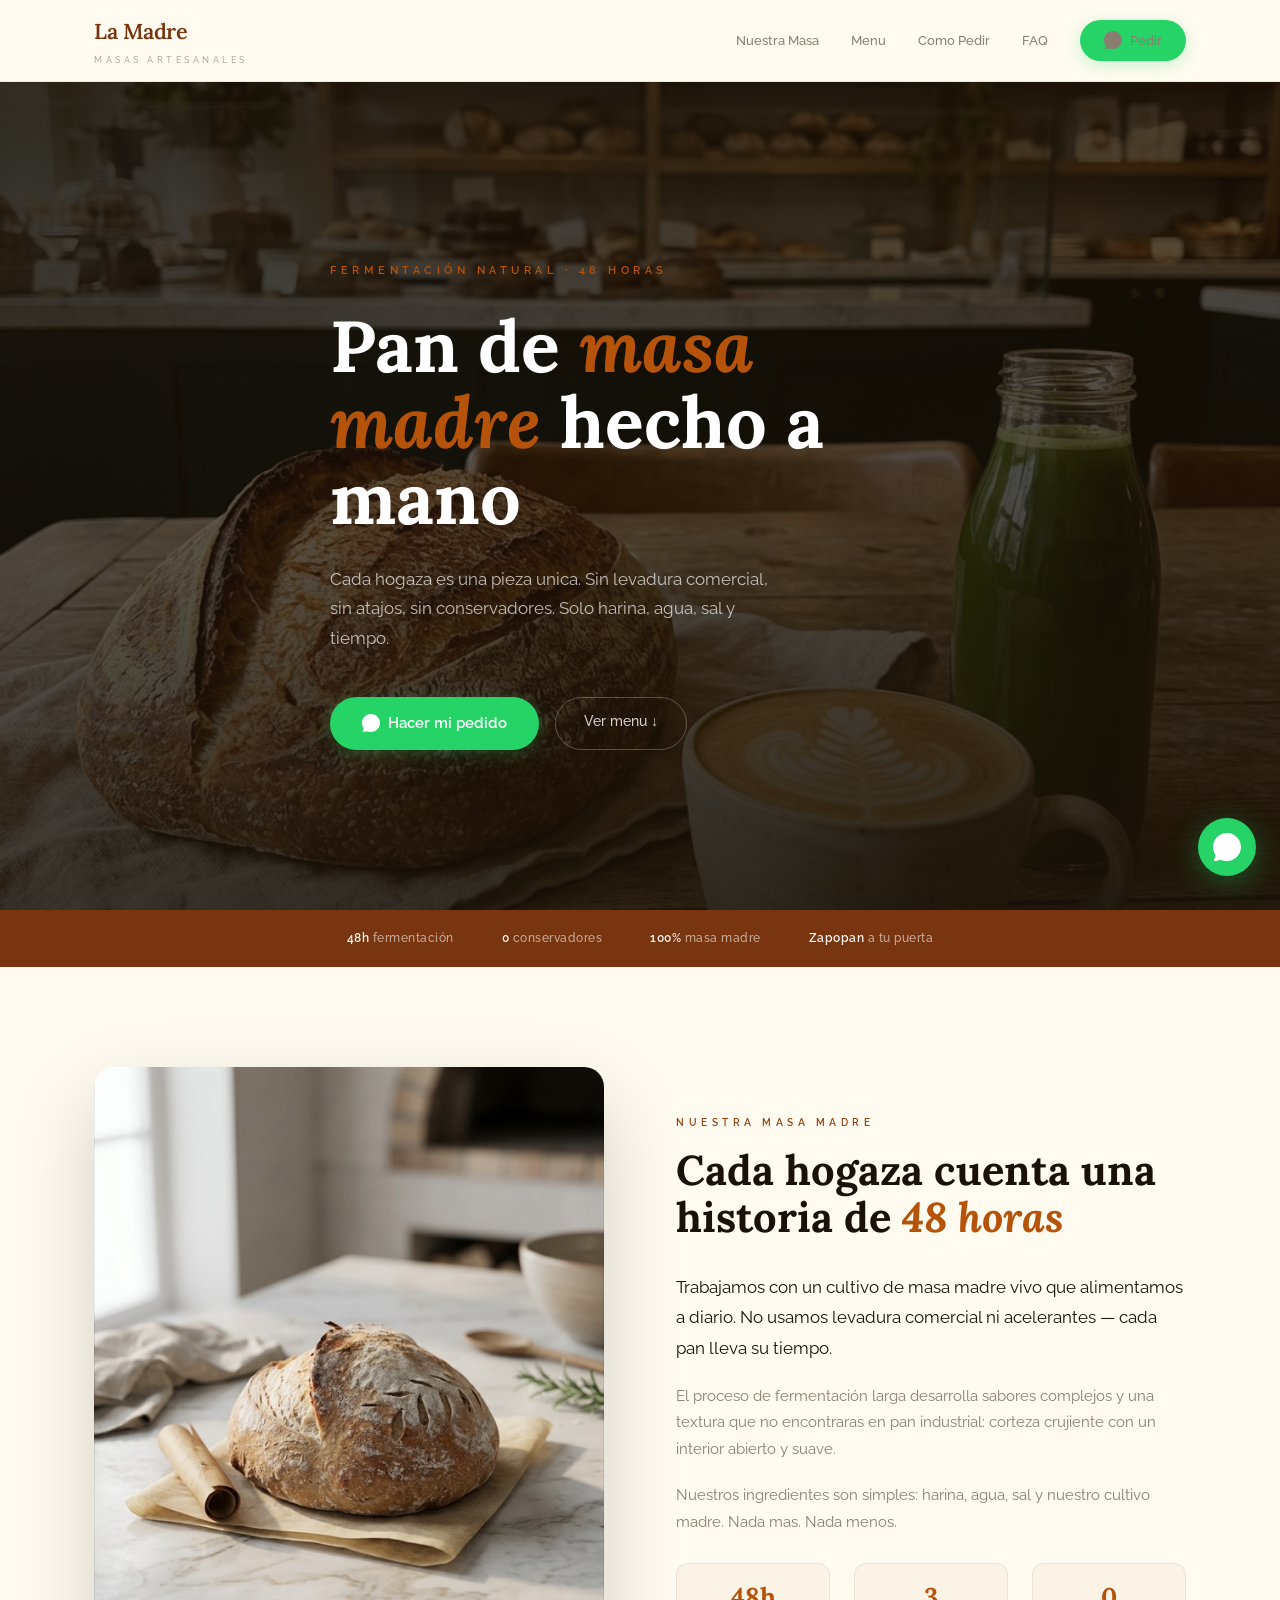
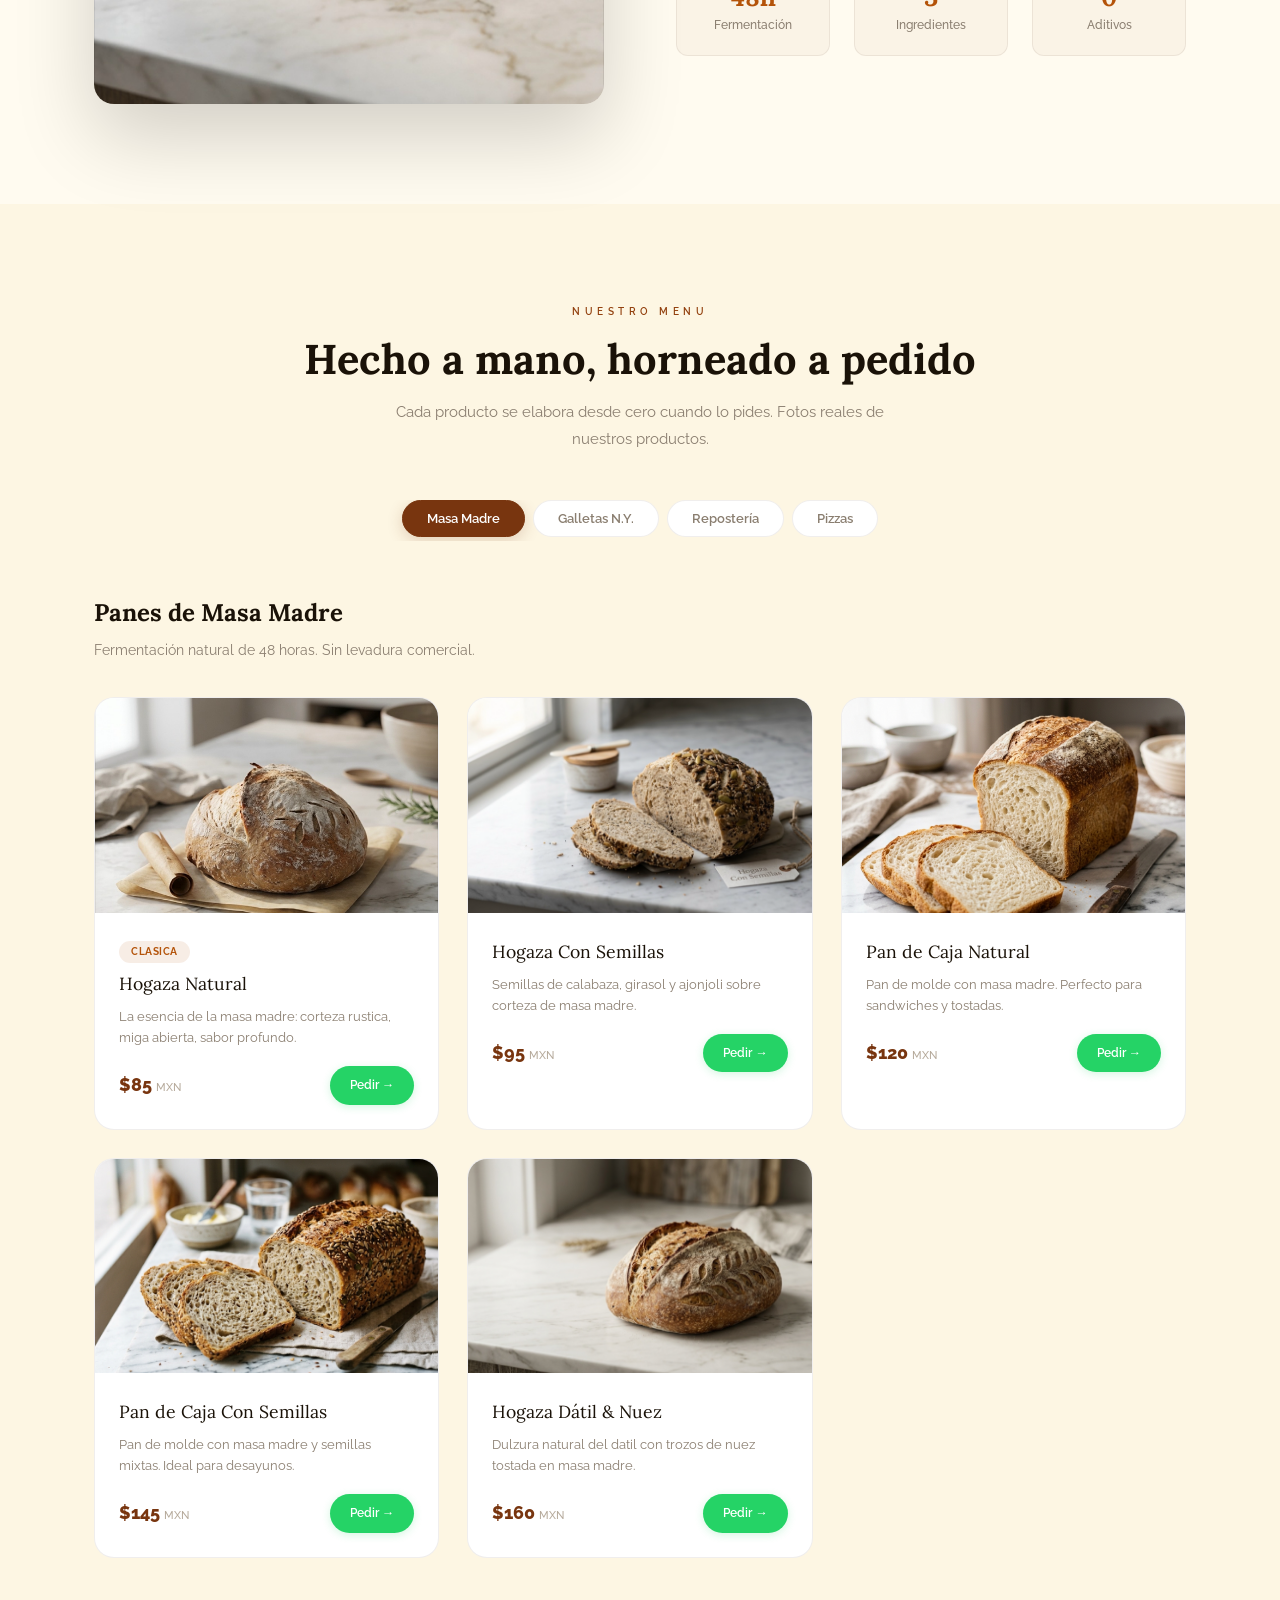
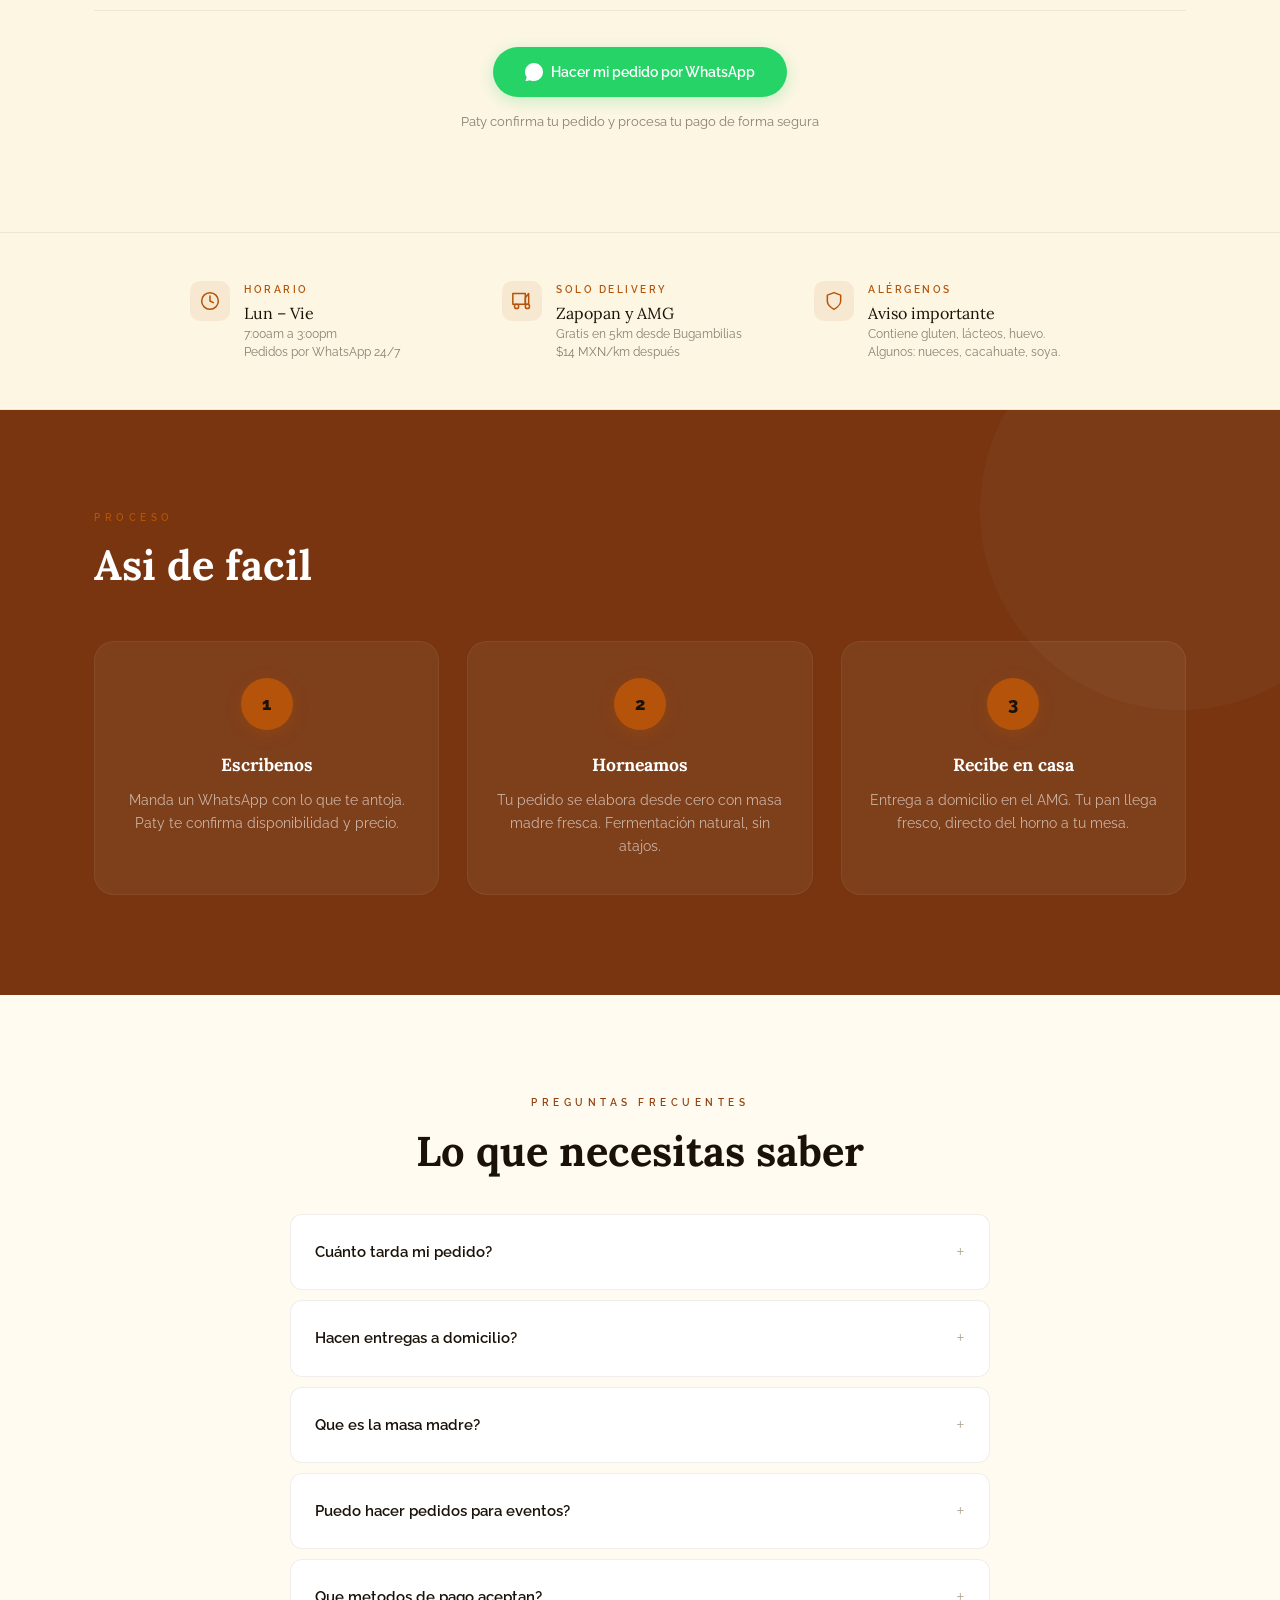
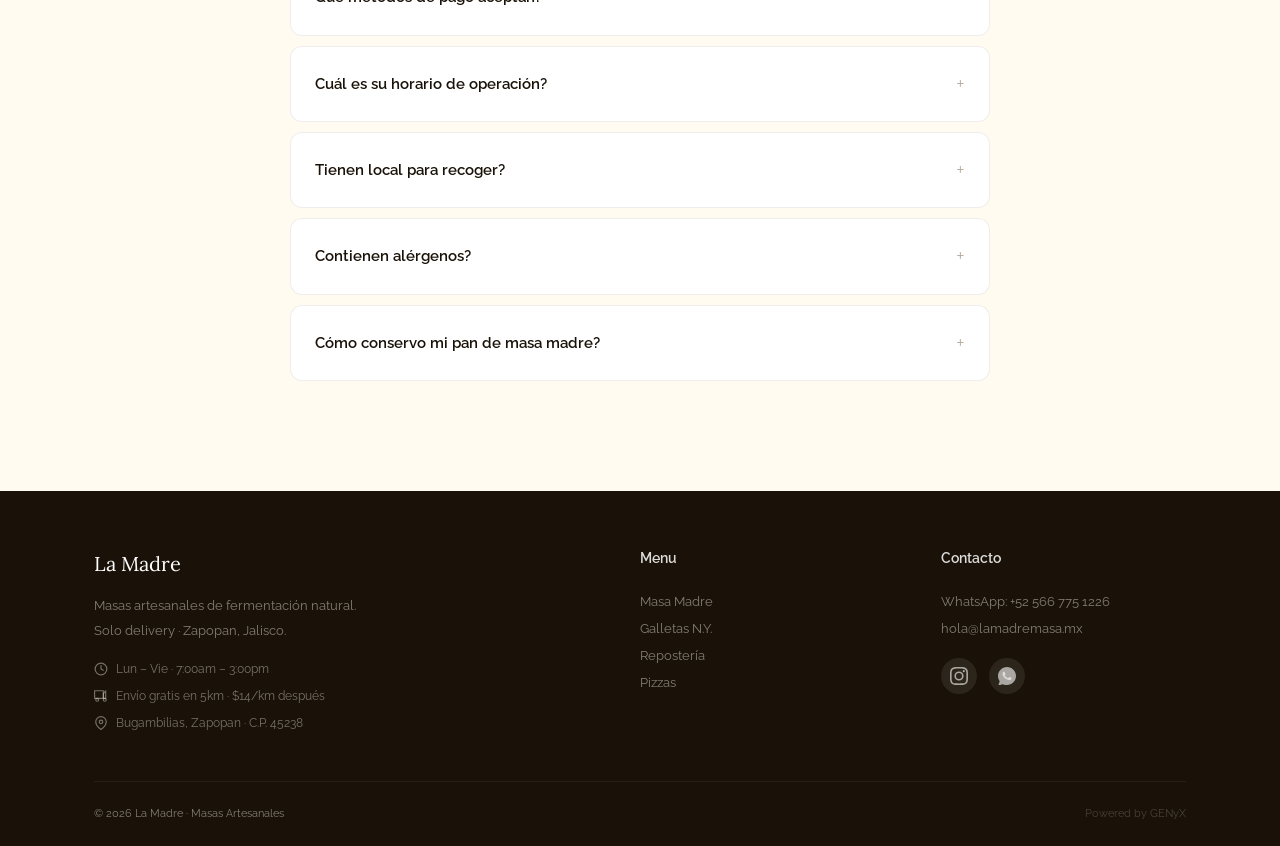
==== index.html @ e7ed2a75 "🎨 Tier 4: info strip premium — horario + delivery + alérgenos Rediseño completo de la zona entre men" ====
<!DOCTYPE html>
<html lang="es" style="scroll-behavior:smooth">
<head>
  <meta charset="UTF-8">
  <!-- Anti-AI Crawler Protection -->
  <meta name="robots" content="noai, noimageai">
  <meta name="GPTBot" content="noindex, nofollow, noarchive, nosnippet">
  <meta name="ChatGPT-User" content="noindex, nofollow">
  <meta name="anthropic-ai" content="noindex, nofollow">
  <meta name="ClaudeBot" content="noindex, nofollow">
  <meta name="Google-Extended" content="noindex, nofollow">
  <meta name="CCBot" content="noindex, nofollow">
  <meta name="PerplexityBot" content="noindex, nofollow">
  <meta name="Bytespider" content="noindex, nofollow">
  <meta name="FacebookBot" content="noindex, nofollow">
  <meta name="viewport" content="width=device-width, initial-scale=1.0">
  <title>La Madre · Masas Artesanales | Panadería Paty · Zapopan</title>
  <meta name="description" content="Pan de masa madre artesanal, fermentación natural 48 horas. Pedidos por WhatsApp con entrega a domicilio en Zapopan y Área Metropolitana de Guadalajara.">
  <meta name="theme-color" content="#78350F">
  <!-- Schema.org Structured Data (Bakery + LocalBusiness) -->
  <script type="application/ld+json">
  {
    "@context": "https://schema.org",
    "@type": "Bakery",
    "name": "La Madre — Masas Artesanales (Panadería Paty)",
    "url": "https://lamadremasa.mx",
    "telephone": "+525667751226",
    "email": "hola@lamadremasa.mx",
    "address": {
      "@type": "PostalAddress",
      "streetAddress": "De Las Magnolias 111, Bugambilias",
      "addressLocality": "Zapopan",
      "addressRegion": "Jalisco",
      "postalCode": "45238",
      "addressCountry": "MX"
    },
    "geo": {
      "@type": "GeoCoordinates",
      "latitude": 20.6597,
      "longitude": -103.4028
    },
    "openingHoursSpecification": [
      {
        "@type": "OpeningHoursSpecification",
        "dayOfWeek": ["Monday","Tuesday","Wednesday","Thursday","Friday"],
        "opens": "07:00",
        "closes": "15:00"
      }
    ],
    "priceRange": "$45-$300 MXN",
    "servesCuisine": "Panadería artesanal, masa madre",
    "description": "Pan de masa madre artesanal con fermentación natural de 48 horas. Solo delivery en Zapopan y AMG.",
    "image": "https://lamadremasa.mx/images/hero.png",
    "sameAs": ["https://instagram.com/lamadremasasartesanales"],
    "hasOfferCatalog": {
      "@type": "OfferCatalog",
      "name": "Menú La Madre",
      "itemListElement": [
        {"@type": "Offer", "itemOffered": {"@type": "Product", "name": "Hogaza Natural"}, "price": "85", "priceCurrency": "MXN"},
        {"@type": "Offer", "itemOffered": {"@type": "Product", "name": "Hogaza Con Semillas"}, "price": "95", "priceCurrency": "MXN"},
        {"@type": "Offer", "itemOffered": {"@type": "Product", "name": "Pan de Caja Natural"}, "price": "120", "priceCurrency": "MXN"},
        {"@type": "Offer", "itemOffered": {"@type": "Product", "name": "Pan de Caja Con Semillas"}, "price": "145", "priceCurrency": "MXN"},
        {"@type": "Offer", "itemOffered": {"@type": "Product", "name": "Hogaza Dátil & Nuez"}, "price": "160", "priceCurrency": "MXN"},
        {"@type": "Offer", "itemOffered": {"@type": "Product", "name": "Galleta N.Y. Clásica"}, "price": "45", "priceCurrency": "MXN"},
        {"@type": "Offer", "itemOffered": {"@type": "Product", "name": "Galleta N.Y. Oreo"}, "price": "50", "priceCurrency": "MXN"},
        {"@type": "Offer", "itemOffered": {"@type": "Product", "name": "Galleta N.Y. Nuez & Chocolate"}, "price": "55", "priceCurrency": "MXN"},
        {"@type": "Offer", "itemOffered": {"@type": "Product", "name": "Galleta N.Y. Masa Madre"}, "price": "65", "priceCurrency": "MXN"},
        {"@type": "Offer", "itemOffered": {"@type": "Product", "name": "Trenza de Nutella 20cm"}, "price": "100", "priceCurrency": "MXN"},
        {"@type": "Offer", "itemOffered": {"@type": "Product", "name": "Crookie"}, "price": "65", "priceCurrency": "MXN"},
        {"@type": "Offer", "itemOffered": {"@type": "Product", "name": "Pay de Manzana"}, "price": "300", "priceCurrency": "MXN"},
        {"@type": "Offer", "itemOffered": {"@type": "Product", "name": "Pizza Base Jitomate"}, "price": "100", "priceCurrency": "MXN"},
        {"@type": "Offer", "itemOffered": {"@type": "Product", "name": "Pizza Base Queso"}, "price": "100", "priceCurrency": "MXN"},
        {"@type": "Offer", "itemOffered": {"@type": "Product", "name": "Pizza Base Pepperoni"}, "price": "150", "priceCurrency": "MXN"},
        {"@type": "Offer", "itemOffered": {"@type": "Product", "name": "Pizza Base Piña con Jamón y Queso"}, "price": "150", "priceCurrency": "MXN"},
        {"@type": "Offer", "itemOffered": {"@type": "Product", "name": "Pizza Atelier 3 Ingredientes"}, "price": "165", "priceCurrency": "MXN"}
      ]
    }
  }
  </script>
  <script type="application/ld+json">
  {
    "@context": "https://schema.org",
    "@type": "FAQPage",
    "mainEntity": [
      {"@type": "Question", "name": "¿Cuánto tarda mi pedido?", "acceptedAnswer": {"@type": "Answer", "text": "Como todo se hornea a pedido, el tiempo de entrega es de aproximadamente 2 días hábiles desde que confirmas tu pedido por WhatsApp."}},
      {"@type": "Question", "name": "¿Hacen entregas a domicilio?", "acceptedAnswer": {"@type": "Answer", "text": "Sí, solo delivery. Entrega gratuita en un radio de 5km desde Bugambilias, Zapopan. A partir del km 5.01 se cobran $14 MXN por kilómetro adicional."}},
      {"@type": "Question", "name": "¿Cuál es el horario de operación?", "acceptedAnswer": {"@type": "Answer", "text": "Horneamos y entregamos de lunes a viernes de 7:00am a 3:00pm. Pedidos por WhatsApp las 24 horas."}}
    ]
  }
  </script>
  <link rel="preconnect" href="https://fonts.googleapis.com">
  <link rel="preconnect" href="https://fonts.gstatic.com" crossorigin>
  <link href="https://fonts.googleapis.com/css2?family=Lora:ital,wght@0,400;0,500;0,600;0,700;1,400;1,700&family=Raleway:wght@300;400;500;600;700&display=swap" rel="stylesheet">
  <style>
    /* ═══════════════════════════════════════════════
       LA MADRE · MASAS ARTESANALES
       Design System — Bakery/Cafe Palette #63
       Tier 4: ICE, CIA, Cornell, Bellingham (978-0-240-81006-5)
       UI/UX Pro Max Skill Applied
       ═══════════════════════════════════════════════ */
    *,*::before,*::after{box-sizing:border-box;margin:0;padding:0}
    a{text-decoration:none;color:inherit}img{max-width:100%;display:block}
    button{cursor:pointer;border:none;background:none;font-family:inherit}
    ::selection{background:#3d2b1f;color:#faf6f0}
    :root{
      --c-cream:#FFFBF0;--c-warm:#FEF3C7;--c-warm-muted:#fdf6e3;
      --c-dark:#1a1208;--c-brown:#78350F;--c-crust:#92400E;--c-gold:#B45309;
      --c-muted:#8a7e70;--c-muted-light:#b5a99a;--c-line:rgba(61,43,31,0.08);
      --c-card:#fff;--c-wa:#25D366;--c-wa-dark:#128C7E;
      --font-d:'Lora',Georgia,serif;--font-b:'Raleway','Helvetica Neue',sans-serif;
      --ease:cubic-bezier(0.25,0.8,0.25,1);--ease-spring:cubic-bezier(0.34,1.56,0.64,1);
      --max-w:1140px;--r-card:20px;--r-btn:50px;
      --shadow-sm:0 2px 8px rgba(0,0,0,0.04);--shadow-md:0 8px 32px rgba(0,0,0,0.08);
      --shadow-lg:0 24px 64px rgba(0,0,0,0.12);--shadow-hero:0 32px 80px rgba(0,0,0,0.18);
    }
    body{font-family:var(--font-b);background:var(--c-cream);color:var(--c-dark);line-height:1.65;-webkit-font-smoothing:antialiased;overflow-x:hidden}
    .container{max-width:var(--max-w);margin:0 auto;padding:0 24px}
    @media(prefers-reduced-motion:reduce){*,*::before,*::after{animation-duration:0.01ms!important;transition-duration:0.01ms!important;scroll-behavior:auto!important}}
    :focus-visible{outline:2px solid var(--c-gold);outline-offset:3px;border-radius:4px}
    .sr-only{position:absolute;width:1px;height:1px;padding:0;margin:-1px;overflow:hidden;clip:rect(0,0,0,0);white-space:nowrap;border:0}

    .nav{position:sticky;top:0;z-index:100;background:rgba(255,251,240,0.92);backdrop-filter:blur(24px);-webkit-backdrop-filter:blur(24px);border-bottom:1px solid var(--c-line);padding:14px 0}
    .nav-inner{display:flex;align-items:center;justify-content:space-between}
    .nav-brand{font-family:var(--font-d);font-size:1.35rem;color:var(--c-brown);letter-spacing:-0.5px;font-weight:600}
    .nav-brand small{display:block;font-family:var(--font-b);font-size:0.58rem;letter-spacing:3.5px;text-transform:uppercase;color:var(--c-muted-light);font-weight:500;margin-top:2px}
    .nav-links{display:flex;gap:32px;align-items:center}
    .nav-links a{font-size:0.82rem;font-weight:500;color:var(--c-muted);transition:color 0.2s var(--ease);position:relative}
    .nav-links a:hover{color:var(--c-brown)}
    .nav-links a::after{content:'';position:absolute;bottom:-4px;left:0;width:0;height:2px;background:var(--c-gold);transition:width 0.25s var(--ease)}
    .nav-links a:hover::after{width:100%}
    .btn-wa{display:inline-flex;align-items:center;gap:8px;background:var(--c-wa);color:#fff;padding:10px 24px;border-radius:var(--r-btn);font-weight:600;font-size:0.82rem;box-shadow:0 4px 16px rgba(37,211,102,0.25);transition:all 0.25s var(--ease)}
    .btn-wa:hover{background:var(--c-wa-dark);transform:translateY(-2px);box-shadow:0 6px 24px rgba(37,211,102,0.35);color:#fff}
    .btn-wa svg{width:18px;height:18px;flex-shrink:0}

    .hero{min-height:92vh;display:flex;align-items:center;position:relative;overflow:hidden;background:var(--c-dark)}
    .hero-bg{position:absolute;inset:0;background:url('images/hero.png') center/cover no-repeat;opacity:0.45}
    .hero-overlay{position:absolute;inset:0;background:linear-gradient(170deg,rgba(26,18,8,0.75) 0%,rgba(26,18,8,0.35) 45%,rgba(26,18,8,0.85) 100%)}
    .hero-content{position:relative;z-index:2;max-width:620px;padding:100px 0 80px}
    .hero-eyebrow{font-size:0.68rem;font-weight:600;letter-spacing:4.5px;text-transform:uppercase;color:var(--c-gold);margin-bottom:28px;opacity:0;animation:fadeUp 0.6s 0.2s var(--ease) forwards}
    .hero h1{font-family:var(--font-d);font-size:clamp(2.6rem,6vw,4.5rem);color:#fff;line-height:1.06;margin-bottom:28px;opacity:0;animation:fadeUp 0.6s 0.35s var(--ease) forwards}
    .hero h1 em{font-style:italic;color:var(--c-gold)}
    .hero-sub{font-size:1.05rem;color:rgba(255,255,255,0.7);max-width:440px;margin-bottom:44px;line-height:1.75;opacity:0;animation:fadeUp 0.6s 0.5s var(--ease) forwards}
    .hero-ctas{display:flex;gap:16px;flex-wrap:wrap;opacity:0;animation:fadeUp 0.6s 0.65s var(--ease) forwards}
    .btn-ghost{color:rgba(255,255,255,0.8);border:1.5px solid rgba(255,255,255,0.25);padding:12px 28px;border-radius:var(--r-btn);font-weight:500;font-size:0.88rem;transition:all 0.25s var(--ease)}
    .btn-ghost:hover{background:rgba(255,255,255,0.08);border-color:rgba(255,255,255,0.5);color:#fff}
    @keyframes fadeUp{from{opacity:0;transform:translateY(20px)}to{opacity:1;transform:translateY(0)}}

    .craft-strip{background:var(--c-brown);padding:18px 0}
    .craft-strip-inner{display:flex;justify-content:center;gap:48px;flex-wrap:wrap}
    .craft-item{font-size:0.78rem;color:rgba(255,255,255,0.6);font-weight:500;letter-spacing:0.5px}
    .craft-item strong{color:rgba(255,255,255,0.95);font-weight:600}

    .section{padding:100px 0}
    .section-label{font-size:0.62rem;font-weight:600;letter-spacing:4.5px;text-transform:uppercase;color:var(--c-crust);margin-bottom:16px}
    .section-title{font-family:var(--font-d);font-size:clamp(1.8rem,3.5vw,2.6rem);margin-bottom:16px;line-height:1.12;color:var(--c-dark)}
    .section-desc{font-size:0.95rem;color:var(--c-muted);max-width:520px;line-height:1.75}

    .story{background:var(--c-cream)}
    .story-grid{display:grid;grid-template-columns:1fr 1fr;gap:72px;align-items:center}
    .story-img{border-radius:var(--r-card);overflow:hidden;aspect-ratio:4/5;box-shadow:var(--shadow-hero)}
    .story-img img{width:100%;height:100%;object-fit:cover;transition:transform 0.6s var(--ease)}
    .story-img:hover img{transform:scale(1.03)}
    .story-detail{margin-top:32px}
    .story-detail p{font-size:0.92rem;color:var(--c-muted);line-height:1.8;margin-bottom:20px}
    .story-detail p:first-of-type{font-size:1.05rem;color:var(--c-dark)}
    .story-pillars{display:flex;gap:24px;margin-top:28px}
    .pillar{text-align:center;flex:1;padding:20px 12px;background:rgba(120,53,15,0.04);border-radius:12px;border:1px solid var(--c-line)}
    .pillar-num{font-family:var(--font-d);font-size:1.6rem;color:var(--c-gold);font-weight:700;line-height:1}
    .pillar-label{font-size:0.72rem;color:var(--c-muted);margin-top:6px;font-weight:500}

    .menu-section{background:var(--c-warm-muted)}
    .menu-header{text-align:center;margin-bottom:48px}
    .menu-header .section-desc{margin:0 auto}
    .menu-tabs{display:flex;gap:8px;justify-content:center;margin-bottom:52px;overflow-x:auto;-webkit-overflow-scrolling:touch;scrollbar-width:none;padding-bottom:4px}
    .menu-tabs::-webkit-scrollbar{display:none}
    .menu-tab{padding:10px 24px;border-radius:var(--r-btn);font-size:0.8rem;font-weight:600;border:1.5px solid var(--c-line);color:var(--c-muted);white-space:nowrap;transition:all 0.2s var(--ease);background:var(--c-card)}
    .menu-tab:hover{border-color:var(--c-brown);color:var(--c-brown)}
    .menu-tab.active{background:var(--c-brown);color:#fff;border-color:var(--c-brown);box-shadow:0 4px 16px rgba(120,53,15,0.2)}
    .menu-panel{display:none}.menu-panel.active{display:block}
    .menu-panel-head{margin-bottom:36px}
    .menu-panel-head h3{font-family:var(--font-d);font-size:1.5rem;margin-bottom:6px}
    .menu-panel-head p{font-size:0.85rem;color:var(--c-muted)}
    .product-grid{display:grid;grid-template-columns:repeat(auto-fill,minmax(300px,1fr));gap:28px}
    .product-card{background:var(--c-card);border-radius:var(--r-card);overflow:hidden;border:1px solid var(--c-line);transition:transform 0.3s var(--ease),box-shadow 0.3s var(--ease)}
    .product-card:hover{transform:translateY(-8px);box-shadow:var(--shadow-lg)}
    .product-card-img{aspect-ratio:16/10;overflow:hidden;background:var(--c-warm)}
    .product-card-img img{width:100%;height:100%;object-fit:cover;transition:transform 0.4s var(--ease)}
    .product-card:hover .product-card-img img{transform:scale(1.05)}
    .product-card-body{padding:24px}
    .product-name{font-family:var(--font-d);font-size:1.1rem;margin-bottom:8px;color:var(--c-dark)}
    .product-desc{font-size:0.82rem;color:var(--c-muted);line-height:1.6;margin-bottom:18px;display:-webkit-box;-webkit-line-clamp:2;-webkit-box-orient:vertical;overflow:hidden}
    .product-footer{display:flex;justify-content:space-between;align-items:center}
    .product-price{font-weight:800;font-size:1.15rem;color:var(--c-brown)}
    .product-price span{font-size:0.7rem;font-weight:500;color:var(--c-muted-light)}
    .btn-pedir{display:inline-flex;align-items:center;gap:6px;background:var(--c-wa);color:#fff;padding:9px 20px;border-radius:var(--r-btn);font-size:0.78rem;font-weight:600;transition:all 0.2s var(--ease);box-shadow:0 2px 8px rgba(37,211,102,0.2)}
    .btn-pedir:hover{background:var(--c-wa-dark);transform:translateY(-1px) scale(1.02);color:#fff}
    .badge{display:inline-block;font-size:0.62rem;font-weight:700;padding:3px 12px;border-radius:var(--r-btn);margin-bottom:6px;letter-spacing:0.5px;text-transform:uppercase}
    .badge-star{background:rgba(180,83,9,0.1);color:var(--c-gold)}
    .badge-new{background:rgba(37,211,102,0.08);color:var(--c-wa-dark)}
    .menu-cta{text-align:center;margin-top:52px;padding-top:36px;border-top:1px solid var(--c-line)}
    .menu-cta p{font-size:0.8rem;color:var(--c-muted);margin-top:14px}

    .info-strip{background:var(--c-warm-muted);border-top:1px solid var(--c-line);border-bottom:1px solid var(--c-line)}
    .info-strip .container{padding:48px 24px}
    .info-strip-grid{display:grid;grid-template-columns:repeat(3,1fr);gap:36px;max-width:900px;margin:0 auto}
    .info-item{display:flex;align-items:flex-start;gap:14px}
    .info-icon{width:40px;height:40px;border-radius:10px;background:rgba(180,83,9,0.08);display:flex;align-items:center;justify-content:center;flex-shrink:0}
    .info-icon svg{width:20px;height:20px;stroke:var(--c-gold);fill:none;stroke-width:1.8;stroke-linecap:round;stroke-linejoin:round}
    .info-label{font-size:0.65rem;font-weight:600;letter-spacing:2.5px;text-transform:uppercase;color:var(--c-gold);margin-bottom:4px}
    .info-value{font-family:var(--font-d);font-size:1rem;color:var(--c-dark);line-height:1.4}
    .info-note{font-size:0.72rem;color:var(--c-muted);margin-top:2px;line-height:1.5}
    @media(max-width:768px){.info-strip-grid{grid-template-columns:1fr;gap:24px}}
    .how-section{background:var(--c-brown);color:#fff;position:relative;overflow:hidden}
    .how-section::before{content:'';position:absolute;top:-100px;right:-100px;width:400px;height:400px;border-radius:50%;background:rgba(255,255,255,0.03)}
    .how-section .section-title{color:#fff}
    .steps-grid{display:grid;grid-template-columns:repeat(3,1fr);gap:28px;margin-top:52px}
    .step-card{text-align:center;padding:36px 24px;background:rgba(255,255,255,0.05);border-radius:var(--r-card);border:1px solid rgba(255,255,255,0.06);transition:all 0.25s var(--ease)}
    .step-card:hover{background:rgba(255,255,255,0.1);transform:translateY(-4px)}
    .step-num{width:52px;height:52px;border-radius:50%;background:var(--c-gold);color:var(--c-dark);font-weight:800;font-size:1.15rem;display:flex;align-items:center;justify-content:center;margin:0 auto 20px;box-shadow:0 4px 16px rgba(180,83,9,0.3)}
    .step-card h4{font-family:var(--font-d);font-size:1.1rem;margin-bottom:10px}
    .step-card p{font-size:0.85rem;color:rgba(255,255,255,0.6);line-height:1.7}

    .faq-section{background:var(--c-cream)}
    .faq-header{text-align:center;margin-bottom:40px}
    .faq-container{max-width:700px;margin:0 auto}
    details{background:var(--c-card);border-radius:12px;margin-bottom:10px;border:1px solid var(--c-line);overflow:hidden;transition:border-color 0.2s var(--ease)}
    details[open]{border-color:rgba(120,53,15,0.15);box-shadow:var(--shadow-sm)}
    summary{padding:20px 24px;font-weight:600;font-size:0.92rem;cursor:pointer;list-style:none;display:flex;justify-content:space-between;align-items:center}
    summary:hover{color:var(--c-brown)}
    summary::-webkit-details-marker{display:none}
    summary::after{content:'+';font-size:1.3rem;color:var(--c-muted-light);transition:transform 0.25s var(--ease);font-weight:300}
    details[open] summary::after{transform:rotate(45deg);color:var(--c-gold)}
    details p{padding:0 24px 20px;font-size:0.88rem;color:var(--c-muted);line-height:1.8}

    .footer{background:var(--c-dark);color:rgba(255,255,255,0.45);padding:56px 0 24px}
    .footer-grid{display:grid;grid-template-columns:2fr 1fr 1fr;gap:56px;margin-bottom:48px}
    .footer h4{color:rgba(255,255,255,0.85);font-size:0.88rem;margin-bottom:18px;font-weight:600}
    .footer p,.footer a{font-size:0.82rem;line-height:1.9}
    .footer a:hover{color:rgba(255,255,255,0.8)}
    .footer-brand{font-family:var(--font-d);font-size:1.25rem;color:#fff;margin-bottom:14px}
    .footer-bottom{border-top:1px solid rgba(255,255,255,0.06);padding-top:22px;display:flex;justify-content:space-between;align-items:center;font-size:0.7rem}

    .wa-float{position:fixed;bottom:24px;right:24px;z-index:90;width:58px;height:58px;border-radius:50%;background:var(--c-wa);color:#fff;display:flex;align-items:center;justify-content:center;box-shadow:0 6px 28px rgba(37,211,102,0.35);transition:all 0.3s var(--ease-spring)}
    .wa-float:hover{transform:scale(1.12);box-shadow:0 8px 36px rgba(37,211,102,0.45)}
    .wa-float svg{width:28px;height:28px}

    .product-card{opacity:0;animation:cardReveal 0.4s var(--ease) forwards}
    @keyframes cardReveal{from{opacity:0;transform:translateY(16px)}to{opacity:1;transform:translateY(0)}}
    .product-grid .product-card:nth-child(1){animation-delay:0.05s}
    .product-grid .product-card:nth-child(2){animation-delay:0.1s}
    .product-grid .product-card:nth-child(3){animation-delay:0.15s}
    .product-grid .product-card:nth-child(4){animation-delay:0.2s}
    .product-grid .product-card:nth-child(5){animation-delay:0.25s}
    .product-grid .product-card:nth-child(6){animation-delay:0.3s}

    @media(max-width:1024px){.story-grid{gap:48px}.product-grid{grid-template-columns:repeat(auto-fill,minmax(260px,1fr))}}
    @media(max-width:768px){.nav-links a:not(.btn-wa){display:none}.hero{min-height:85vh}.hero h1{font-size:2.2rem}.hero-content{padding:60px 0}.section{padding:72px 0}.story-grid{grid-template-columns:1fr;gap:36px}.story-img{aspect-ratio:16/10}.story-pillars{gap:12px}.pillar{padding:16px 8px}.product-grid{grid-template-columns:repeat(2,1fr);gap:14px}.product-card-body{padding:16px}.product-name{font-size:0.95rem}.product-desc{font-size:0.78rem;margin-bottom:12px}.product-price{font-size:1rem}.btn-pedir{padding:7px 14px;font-size:0.72rem}.steps-grid{grid-template-columns:1fr;gap:16px}.footer-grid{grid-template-columns:1fr;gap:28px}.craft-strip-inner{gap:20px;font-size:0.72rem}.menu-tabs{justify-content:flex-start;padding-left:8px}}
    @media(max-width:480px){.product-grid{grid-template-columns:1fr}.hero-content{padding:44px 0}.hero h1{font-size:2rem}.story-pillars{flex-direction:column;gap:8px}}
  </style>
</head>
<body>
<nav class="nav" role="navigation" aria-label="Navegacion principal"><div class="container nav-inner">
  <a href="#" class="nav-brand" aria-label="La Madre">La Madre<small>Masas Artesanales</small></a>
  <div class="nav-links">
    <a href="#nuestra-masa">Nuestra Masa</a><a href="#menu">Menu</a><a href="#como-pedir">Como Pedir</a><a href="#faq">FAQ</a>
    <a href="https://wa.me/525667751226?text=Hola%20Paty%2C%20quiero%20hacer%20mi%20pedido" target="_blank" rel="noopener" class="btn-wa"><svg viewBox="0 0 24 24" fill="currentColor" aria-hidden="true"><path d="M17.472 14.382c-.297-.149-1.758-.867-2.03-.967-.273-.099-.471-.148-.67.15-.197.297-.767.966-.94 1.164-.173.199-.347.223-.644.075-.297-.15-1.255-.463-2.39-1.475-.883-.788-1.48-1.761-1.653-2.059-.173-.297-.018-.458.13-.606.134-.133.298-.347.446-.52.149-.174.198-.298.298-.497.099-.198.05-.371-.025-.52-.075-.149-.669-1.612-.916-2.207-.242-.579-.487-.5-.669-.51-.173-.008-.371-.01-.57-.01-.198 0-.52.074-.792.372-.272.297-1.04 1.016-1.04 2.479 0 1.462 1.065 2.875 1.213 3.074.149.198 2.096 3.2 5.077 4.487.709.306 1.262.489 1.694.625.712.227 1.36.195 1.871.118.571-.085 1.758-.719 2.006-1.413.248-.694.248-1.289.173-1.413-.074-.124-.272-.198-.57-.347z"/><path d="M12 0C5.373 0 0 5.373 0 12c0 2.625.846 5.059 2.284 7.034L.789 23.492a.75.75 0 00.917.918l4.458-1.495A11.945 11.945 0 0012 24c6.627 0 12-5.373 12-12S18.627 0 12 0z"/></svg>Pedir</a>
  </div>
</div></nav>

<section class="hero"><div class="hero-bg" role="img" aria-label="Pan de masa madre artesanal"></div><div class="hero-overlay"></div><div class="container hero-content">
  <div class="hero-eyebrow">Fermentación natural · 48 horas</div>
  <h1>Pan de <em>masa madre</em> hecho a mano</h1>
  <p class="hero-sub">Cada hogaza es una pieza unica. Sin levadura comercial, sin atajos, sin conservadores. Solo harina, agua, sal y tiempo.</p>
  <div class="hero-ctas">
    <a href="https://wa.me/525667751226?text=Hola%20Paty%2C%20quiero%20hacer%20mi%20pedido" target="_blank" rel="noopener" class="btn-wa" style="font-size:0.95rem;padding:14px 32px"><svg viewBox="0 0 24 24" fill="currentColor" width="20" height="20" aria-hidden="true"><path d="M17.472 14.382c-.297-.149-1.758-.867-2.03-.967-.273-.099-.471-.148-.67.15-.197.297-.767.966-.94 1.164-.173.199-.347.223-.644.075-.297-.15-1.255-.463-2.39-1.475-.883-.788-1.48-1.761-1.653-2.059-.173-.297-.018-.458.13-.606.134-.133.298-.347.446-.52.149-.174.198-.298.298-.497.099-.198.05-.371-.025-.52-.075-.149-.669-1.612-.916-2.207-.242-.579-.487-.5-.669-.51-.173-.008-.371-.01-.57-.01-.198 0-.52.074-.792.372-.272.297-1.04 1.016-1.04 2.479 0 1.462 1.065 2.875 1.213 3.074.149.198 2.096 3.2 5.077 4.487.709.306 1.262.489 1.694.625.712.227 1.36.195 1.871.118.571-.085 1.758-.719 2.006-1.413.248-.694.248-1.289.173-1.413-.074-.124-.272-.198-.57-.347z"/><path d="M12 0C5.373 0 0 5.373 0 12c0 2.625.846 5.059 2.284 7.034L.789 23.492a.75.75 0 00.917.918l4.458-1.495A11.945 11.945 0 0012 24c6.627 0 12-5.373 12-12S18.627 0 12 0z"/></svg>Hacer mi pedido</a>
    <a href="#menu" class="btn-ghost">Ver menu &darr;</a>
  </div>
</div></section>

<div class="craft-strip"><div class="container craft-strip-inner">
  <div class="craft-item"><strong>48h</strong> fermentación</div>
  <div class="craft-item"><strong>0</strong> conservadores</div>
  <div class="craft-item"><strong>100%</strong> masa madre</div>
  <div class="craft-item"><strong>Zapopan</strong> a tu puerta</div>
</div></div>

<section id="nuestra-masa" class="section story"><div class="container story-grid">
  <div class="story-img"><img src="images/hogaza-natural-menu.png" alt="Hogaza natural de masa madre con grenado artesanal sobre tabla de mármol blanco" width="800" height="1000" loading="lazy"></div>
  <div>
    <div class="section-label">Nuestra Masa Madre</div>
    <h2 class="section-title">Cada hogaza cuenta una historia de <em style="font-family:var(--font-d);color:var(--c-gold)">48 horas</em></h2>
    <div class="story-detail">
      <p>Trabajamos con un cultivo de masa madre vivo que alimentamos a diario. No usamos levadura comercial ni acelerantes — cada pan lleva su tiempo.</p>
      <p>El proceso de fermentación larga desarrolla sabores complejos y una textura que no encontraras en pan industrial: corteza crujiente con un interior abierto y suave.</p>
      <p>Nuestros ingredientes son simples: harina, agua, sal y nuestro cultivo madre. Nada mas. Nada menos.</p>
    </div>
    <div class="story-pillars">
      <div class="pillar"><div class="pillar-num">48h</div><div class="pillar-label">Fermentación</div></div>
      <div class="pillar"><div class="pillar-num">3</div><div class="pillar-label">Ingredientes</div></div>
      <div class="pillar"><div class="pillar-num">0</div><div class="pillar-label">Aditivos</div></div>
    </div>
  </div>
</div></section>

<section id="menu" class="section menu-section"><div class="container">
  <div class="menu-header">
    <div class="section-label">Nuestro Menu</div>
    <h2 class="section-title">Hecho a mano, horneado a pedido</h2>
    <p class="section-desc">Cada producto se elabora desde cero cuando lo pides. Fotos reales de nuestros productos.</p>
  </div>
  <div class="menu-tabs" role="tablist">
    <button class="menu-tab active" onclick="showTab('panes',this)" role="tab" aria-selected="true">Masa Madre</button>
    <button class="menu-tab" onclick="showTab('galletas',this)" role="tab" aria-selected="false">Galletas N.Y.</button>
    <button class="menu-tab" onclick="showTab('reposteria',this)" role="tab" aria-selected="false">Repostería</button>
    <button class="menu-tab" onclick="showTab('pizzas',this)" role="tab" aria-selected="false">Pizzas</button>
  </div>

  <div id="tab-panes" class="menu-panel active" role="tabpanel">
    <div class="menu-panel-head"><h3>Panes de Masa Madre</h3><p>Fermentación natural de 48 horas. Sin levadura comercial.</p></div>
    <div class="product-grid">
      <div class="product-card"><div class="product-card-img"><img src="images/hogaza-natural-menu.png" alt="Hogaza Natural de masa madre sobre tabla de mármol blanco" width="800" height="500" loading="lazy"></div><div class="product-card-body"><div class="badge badge-star">Clasica</div><div class="product-name">Hogaza Natural</div><div class="product-desc">La esencia de la masa madre: corteza rustica, miga abierta, sabor profundo.</div><div class="product-footer"><div class="product-price">$85 <span>MXN</span></div><a href="https://wa.me/525667751226?text=Hola%20Paty%2C%20quiero%20pedir%20Hogaza+Natural" target="_blank" rel="noopener" class="btn-pedir">Pedir &rarr;</a></div></div></div>
      <div class="product-card"><div class="product-card-img"><img src="images/hogaza-semillas-menu.png" alt="Hogaza Con Semillas de masa madre sobre tabla de mármol blanco" width="800" height="500" loading="lazy"></div><div class="product-card-body"><div class="product-name">Hogaza Con Semillas</div><div class="product-desc">Semillas de calabaza, girasol y ajonjoli sobre corteza de masa madre.</div><div class="product-footer"><div class="product-price">$95 <span>MXN</span></div><a href="https://wa.me/525667751226?text=Hola%20Paty%2C%20quiero%20pedir%20Hogaza+Semillas" target="_blank" rel="noopener" class="btn-pedir">Pedir &rarr;</a></div></div></div>
      <div class="product-card"><div class="product-card-img"><img src="images/pan-caja-t4.png" alt="Pan de Caja Natural de masa madre" width="800" height="500" loading="lazy"></div><div class="product-card-body"><div class="product-name">Pan de Caja Natural</div><div class="product-desc">Pan de molde con masa madre. Perfecto para sandwiches y tostadas.</div><div class="product-footer"><div class="product-price">$120 <span>MXN</span></div><a href="https://wa.me/525667751226?text=Hola%20Paty%2C%20quiero%20pedir%20Pan+de+Caja+Natural" target="_blank" rel="noopener" class="btn-pedir">Pedir &rarr;</a></div></div></div>
      <div class="product-card"><div class="product-card-img"><img src="images/pan-caja-semillas-menu.png" alt="Pan de Caja Con Semillas de masa madre" width="800" height="500" loading="lazy"></div><div class="product-card-body"><div class="product-name">Pan de Caja Con Semillas</div><div class="product-desc">Pan de molde con masa madre y semillas mixtas. Ideal para desayunos.</div><div class="product-footer"><div class="product-price">$145 <span>MXN</span></div><a href="https://wa.me/525667751226?text=Hola%20Paty%2C%20quiero%20pedir%20Pan+de+Caja+Semillas" target="_blank" rel="noopener" class="btn-pedir">Pedir &rarr;</a></div></div></div>
      <div class="product-card"><div class="product-card-img"><img src="images/hogaza-datil-nuez-menu.png" alt="Hogaza Dátil y Nuez de masa madre" width="800" height="500" loading="lazy"></div><div class="product-card-body"><div class="product-name">Hogaza Dátil &amp; Nuez</div><div class="product-desc">Dulzura natural del datil con trozos de nuez tostada en masa madre.</div><div class="product-footer"><div class="product-price">$160 <span>MXN</span></div><a href="https://wa.me/525667751226?text=Hola%20Paty%2C%20quiero%20pedir%20Hogaza+Datil" target="_blank" rel="noopener" class="btn-pedir">Pedir &rarr;</a></div></div></div>
    </div>
  </div>

  <div id="tab-galletas" class="menu-panel" role="tabpanel">
    <div class="menu-panel-head"><h3>Galletas New York</h3><p>Estilo Levain: crujientes por fuera, suaves por dentro. Tamano generoso.</p></div>
    <div class="product-grid">
      <div class="product-card"><div class="product-card-img"><img src="images/galleta-ny-clasica-menu.png" alt="Galleta N.Y. Clásica con chispas de chocolate" width="800" height="500" loading="lazy"></div><div class="product-card-body"><div class="product-name">Galleta N.Y. Clásica</div><div class="product-desc">Estilo Nueva York: crujiente por fuera, suave y chocolatosa por dentro.</div><div class="product-footer"><div class="product-price">$45 <span>MXN c/u</span></div><a href="https://wa.me/525667751226?text=Hola%20Paty%2C%20quiero%20pedir%20Galleta+Clasica" target="_blank" rel="noopener" class="btn-pedir">Pedir &rarr;</a></div></div></div>
      <div class="product-card"><div class="product-card-img"><img src="images/galleta-oreo-menu.png" alt="Galleta N.Y. Oreo sobre mármol blanco" width="800" height="500" loading="lazy"></div><div class="product-card-body"><div class="product-name">Galleta N.Y. Oreo</div><div class="product-desc">Masa artesanal con trozos generosos de Oreo integrados.</div><div class="product-footer"><div class="product-price">$50 <span>MXN c/u</span></div><a href="https://wa.me/525667751226?text=Hola%20Paty%2C%20quiero%20pedir%20Galleta+Oreo" target="_blank" rel="noopener" class="btn-pedir">Pedir &rarr;</a></div></div></div>
      <div class="product-card"><div class="product-card-img"><img src="images/galleta-nuez-choco-menu.png" alt="Galleta N.Y. Nuez y Chocolate sobre mármol blanco" width="800" height="500" loading="lazy"></div><div class="product-card-body"><div class="product-name">Galleta N.Y. Nuez &amp; Chocolate</div><div class="product-desc">Nuez tostada y chocolate semi-amargo en masa artesanal.</div><div class="product-footer"><div class="product-price">$55 <span>MXN c/u</span></div><a href="https://wa.me/525667751226?text=Hola%20Paty%2C%20quiero%20pedir%20Galleta+Nuez" target="_blank" rel="noopener" class="btn-pedir">Pedir &rarr;</a></div></div></div>
      <div class="product-card"><div class="product-card-img"><img src="images/galleta-masa-madre-menu.png" alt="Galleta N.Y. Masa Madre sobre mármol blanco" width="800" height="500" loading="lazy"></div><div class="product-card-body"><div class="product-name">Galleta N.Y. Masa Madre</div><div class="product-desc">Nuestra galleta signature: masa madre fermentada con chispas de chocolate.</div><div class="product-footer"><div class="product-price">$65 <span>MXN c/u</span></div><a href="https://wa.me/525667751226?text=Hola%20Paty%2C%20quiero%20pedir%20Galleta+Masa+Madre" target="_blank" rel="noopener" class="btn-pedir">Pedir &rarr;</a></div></div></div>
    </div>
  </div>

  <div id="tab-reposteria" class="menu-panel" role="tabpanel">
    <div class="menu-panel-head"><h3>Repostería Artesanal</h3><p>Piezas especiales con masa madre y técnicas de patisserie.</p></div>
    <div class="product-grid">
      <div class="product-card"><div class="product-card-img"><img src="images/trenza-nutella-menu.png" alt="Trenza de Nutella sobre tabla de mármol blanco" width="800" height="500" loading="lazy"></div><div class="product-card-body"><div class="product-name">Trenza de Nutella 20cm</div><div class="product-desc">Pan trenzado artesanal relleno de Nutella con toque de azúcar glass.</div><div class="product-footer"><div class="product-price">$100 <span>MXN</span></div><a href="https://wa.me/525667751226?text=Hola%20Paty%2C%20quiero%20pedir%20Trenza+Nutella" target="_blank" rel="noopener" class="btn-pedir">Pedir &rarr;</a></div></div></div>
      <div class="product-card"><div class="product-card-img"><img src="images/crookie-menu.png" alt="Crookie sobre tabla de mármol blanco" width="800" height="500" loading="lazy"></div><div class="product-card-body"><div class="badge badge-new">Nuevo</div><div class="product-name">Crookie</div><div class="product-desc">Croissant + Cookie: capas hojaldradas con masa de galleta y chispas de chocolate.</div><div class="product-footer"><div class="product-price">$65 <span>MXN c/u</span></div><a href="https://wa.me/525667751226?text=Hola%20Paty%2C%20quiero%20pedir%20Crookie" target="_blank" rel="noopener" class="btn-pedir">Pedir &rarr;</a></div></div></div>
      <div class="product-card"><div class="product-card-img"><img src="images/pay-manzana-t4.png" alt="Pay de Manzana artesanal" width="800" height="500" loading="lazy"></div><div class="product-card-body"><div class="badge badge-new">Nuevo</div><div class="product-name">Pay de Manzana</div><div class="product-desc">Pay artesanal con manzana caramelizada, canela y base de mantequilla.</div><div class="product-footer"><div class="product-price">$300 <span>MXN</span></div><a href="https://wa.me/525667751226?text=Hola%20Paty%2C%20quiero%20pedir%20Pay+Manzana" target="_blank" rel="noopener" class="btn-pedir">Pedir &rarr;</a></div></div></div>
    </div>
  </div>

  <div id="tab-pizzas" class="menu-panel" role="tabpanel">
    <div class="menu-panel-head"><h3>Pizzas de Masa Madre</h3><p>Base de masa madre fermentada 48h. Horneada en piedra.</p></div>
    <div class="product-grid">
      <div class="product-card"><div class="product-card-img"><img src="images/pizza-jitomate-menu.png" alt="Pizza Base Jitomate de masa madre sobre mármol blanco" width="800" height="500" loading="lazy"></div><div class="product-card-body"><div class="product-name">Pizza Base Jitomate</div><div class="product-desc">Base de masa madre con salsa de jitomate artesanal y mozzarella.</div><div class="product-footer"><div class="product-price">$100 <span>MXN</span></div><a href="https://wa.me/525667751226?text=Hola%20Paty%2C%20quiero%20pedir%20Pizza+Jitomate" target="_blank" rel="noopener" class="btn-pedir">Pedir &rarr;</a></div></div></div>
      <div class="product-card"><div class="product-card-img"><img src="images/pizza-queso-menu.png" alt="Pizza Base Queso de masa madre sobre mármol blanco" width="800" height="500" loading="lazy"></div><div class="product-card-body"><div class="product-name">Pizza Base Queso</div><div class="product-desc">Base de masa madre con generoso queso mozzarella gratinado.</div><div class="product-footer"><div class="product-price">$100 <span>MXN</span></div><a href="https://wa.me/525667751226?text=Hola%20Paty%2C%20quiero%20pedir%20Pizza+Queso" target="_blank" rel="noopener" class="btn-pedir">Pedir &rarr;</a></div></div></div>
      <div class="product-card"><div class="product-card-img"><img src="images/pizza-pepperoni-menu.png" alt="Pizza Base Pepperoni de masa madre sobre mármol blanco" width="800" height="500" loading="lazy"></div><div class="product-card-body"><div class="product-name">Pizza Base Pepperoni</div><div class="product-desc">Pepperoni crujiente con mozzarella y oregano sobre masa madre.</div><div class="product-footer"><div class="product-price">$150 <span>MXN</span></div><a href="https://wa.me/525667751226?text=Hola%20Paty%2C%20quiero%20pedir%20Pizza+Pepperoni" target="_blank" rel="noopener" class="btn-pedir">Pedir &rarr;</a></div></div></div>
      <div class="product-card"><div class="product-card-img"><img src="images/pizza-hawaiana-menu.png" alt="Pizza Base Piña con Jamón y Queso sobre mármol blanco" width="800" height="500" loading="lazy"></div><div class="product-card-body"><div class="product-name">Pizza Base Piña con Jamón y Queso</div><div class="product-desc">Pina caramelizada, jamon y queso mozzarella sobre masa madre.</div><div class="product-footer"><div class="product-price">$150 <span>MXN</span></div><a href="https://wa.me/525667751226?text=Hola%20Paty%2C%20quiero%20pedir%20Pizza+Hawaiana" target="_blank" rel="noopener" class="btn-pedir">Pedir &rarr;</a></div></div></div>
      <div class="product-card"><div class="product-card-img"><img src="images/pizza-atelier-menu.png" alt="Pizza Atelier 3 Ingredientes personalizable sobre mármol blanco" width="800" height="500" loading="lazy"></div><div class="product-card-body"><div class="badge badge-star">Personalizable</div><div class="product-name">Pizza Atelier 3 Ingredientes</div><div class="product-desc">Arma tu pizza: elige 3 entre pepperoni, jamón, tocino, piña, champiñones, aceitunas, pimiento, cebolla, jalapeño.</div><div class="product-footer"><div class="product-price">$165 <span>MXN</span></div><a href="https://wa.me/525667751226?text=Hola%20Paty%2C%20quiero%20pedir%20Pizza+Atelier" target="_blank" rel="noopener" class="btn-pedir">Pedir &rarr;</a></div></div></div>
    </div>
  </div>

  <div class="menu-cta">
    <a href="https://wa.me/525667751226?text=Hola%20Paty%2C%20quiero%20hacer%20mi%20pedido" target="_blank" rel="noopener" class="btn-wa" style="font-size:0.9rem;padding:13px 32px"><svg viewBox="0 0 24 24" fill="currentColor" width="20" height="20" aria-hidden="true"><path d="M17.472 14.382c-.297-.149-1.758-.867-2.03-.967-.273-.099-.471-.148-.67.15-.197.297-.767.966-.94 1.164-.173.199-.347.223-.644.075-.297-.15-1.255-.463-2.39-1.475-.883-.788-1.48-1.761-1.653-2.059-.173-.297-.018-.458.13-.606.134-.133.298-.347.446-.52.149-.174.198-.298.298-.497.099-.198.05-.371-.025-.52-.075-.149-.669-1.612-.916-2.207-.242-.579-.487-.5-.669-.51-.173-.008-.371-.01-.57-.01-.198 0-.52.074-.792.372-.272.297-1.04 1.016-1.04 2.479 0 1.462 1.065 2.875 1.213 3.074.149.198 2.096 3.2 5.077 4.487.709.306 1.262.489 1.694.625.712.227 1.36.195 1.871.118.571-.085 1.758-.719 2.006-1.413.248-.694.248-1.289.173-1.413-.074-.124-.272-.198-.57-.347z"/><path d="M12 0C5.373 0 0 5.373 0 12c0 2.625.846 5.059 2.284 7.034L.789 23.492a.75.75 0 00.917.918l4.458-1.495A11.945 11.945 0 0012 24c6.627 0 12-5.373 12-12S18.627 0 12 0z"/></svg>Hacer mi pedido por WhatsApp</a>
    <p>Paty confirma tu pedido y procesa tu pago de forma segura</p>

  </div>
</div></section>

<section class="info-strip" aria-label="Información de operación">
  <div class="container">
    <div class="info-strip-grid">
      <div class="info-item">
        <div class="info-icon">
          <svg viewBox="0 0 24 24"><circle cx="12" cy="12" r="10"/><polyline points="12 6 12 12 16 14"/></svg>
        </div>
        <div>
          <div class="info-label">Horario</div>
          <div class="info-value">Lun – Vie</div>
          <div class="info-note">7:00am a 3:00pm<br>Pedidos por WhatsApp 24/7</div>
        </div>
      </div>
      <div class="info-item">
        <div class="info-icon">
          <svg viewBox="0 0 24 24"><rect x="1" y="3" width="15" height="13"/><polygon points="16 8 20 3 20 16 16 16"/><circle cx="5.5" cy="18.5" r="2.5"/><circle cx="18.5" cy="18.5" r="2.5"/></svg>
        </div>
        <div>
          <div class="info-label">Solo Delivery</div>
          <div class="info-value">Zapopan y AMG</div>
          <div class="info-note">Gratis en 5km desde Bugambilias<br>$14 MXN/km después</div>
        </div>
      </div>
      <div class="info-item">
        <div class="info-icon">
          <svg viewBox="0 0 24 24"><path d="M12 22s8-4 8-10V5l-8-3-8 3v7c0 6 8 10 8 10z"/></svg>
        </div>
        <div>
          <div class="info-label">Alérgenos</div>
          <div class="info-value">Aviso importante</div>
          <div class="info-note">Contiene gluten, lácteos, huevo.<br>Algunos: nueces, cacahuate, soya.</div>
        </div>
      </div>
    </div>
  </div>
</section>

<section id="como-pedir" class="section how-section"><div class="container">
  <div class="section-label" style="color:var(--c-gold)">Proceso</div>
  <h2 class="section-title" style="color:#fff">Asi de facil</h2>
  <div class="steps-grid">
    <div class="step-card"><div class="step-num">1</div><h4>Escribenos</h4><p>Manda un WhatsApp con lo que te antoja. Paty te confirma disponibilidad y precio.</p></div>
    <div class="step-card"><div class="step-num">2</div><h4>Horneamos</h4><p>Tu pedido se elabora desde cero con masa madre fresca. Fermentación natural, sin atajos.</p></div>
    <div class="step-card"><div class="step-num">3</div><h4>Recibe en casa</h4><p>Entrega a domicilio en el AMG. Tu pan llega fresco, directo del horno a tu mesa.</p></div>
  </div>
</div></section>

<section id="faq" class="section faq-section"><div class="container">
  <div class="faq-header"><div class="section-label">Preguntas Frecuentes</div><h2 class="section-title">Lo que necesitas saber</h2></div>
  <div class="faq-container">
    <details><summary>Cuánto tarda mi pedido?</summary><p>Como todo se hornea a pedido, el tiempo de entrega es de aproximadamente 2 dias habiles desde que confirmas tu pedido por WhatsApp.</p></details>
    <details><summary>Hacen entregas a domicilio?</summary><p>Sí, somos solo delivery. Entregamos en Zapopan y el Área Metropolitana de Guadalajara. Envío gratuito en un radio de 5km desde Bugambilias. A partir del km 5.01 se cobran $14 MXN por kilómetro adicional.</p></details>
    <details><summary>Que es la masa madre?</summary><p>La masa madre es un cultivo natural de harina y agua que fermenta durante 48 horas. No usamos levadura comercial, aditivos ni conservadores. El resultado es un pan con mejor sabor, textura y digestibilidad.</p></details>
    <details><summary>Puedo hacer pedidos para eventos?</summary><p>Si, aceptamos pedidos especiales para eventos. Escribenos por WhatsApp con los detalles y te cotizamos.</p></details>
    <details><summary>Que metodos de pago aceptan?</summary><p>Aceptamos transferencia bancaria y pago con tarjeta. Te compartimos los detalles al confirmar tu pedido.</p></details>
    <details><summary>Cuál es su horario de operación?</summary><p>Horneamos y entregamos de lunes a viernes de 7:00am a 3:00pm. Pedidos por WhatsApp las 24 horas — Paty te confirma en horario de operación.</p></details>
    <details><summary>Tienen local para recoger?</summary><p>No, somos solo delivery. Entregamos directo a tu domicilio en Zapopan y el Área Metropolitana de Guadalajara.</p></details>
    <details><summary>Contienen alérgenos?</summary><p>Nuestros productos contienen gluten (trigo), lácteos y huevo. Algunos contienen nueces, cacahuate (Nutella) y soya. Si tienes alguna alergia, escríbenos por WhatsApp y te orientamos.</p></details>
    <details><summary>Cómo conservo mi pan de masa madre?</summary><p>A temperatura ambiente en bolsa de papel dura 3-4 días. Para mayor duración, rebana y congela — al descongelar, tuesta directo para recuperar la textura crujiente. No refrigerar (reseca la miga).</p></details>
  </div>
</div></section>

<footer class="footer"><div class="container">
  <div class="footer-grid">
    <div>
      <div class="footer-brand">La Madre</div>
      <p>Masas artesanales de fermentación natural.<br>Solo delivery · Zapopan, Jalisco.</p>
      <div style="margin-top:16px;display:flex;flex-direction:column;gap:8px">
        <div style="display:flex;align-items:center;gap:8px">
          <svg width="14" height="14" viewBox="0 0 24 24" fill="none" stroke="rgba(255,255,255,0.4)" stroke-width="2" stroke-linecap="round" stroke-linejoin="round" style="flex-shrink:0"><circle cx="12" cy="12" r="10"/><polyline points="12 6 12 12 16 14"/></svg>
          <span style="font-size:0.72rem;color:rgba(255,255,255,0.4)">Lun – Vie · 7:00am – 3:00pm</span>
        </div>
        <div style="display:flex;align-items:center;gap:8px">
          <svg width="14" height="14" viewBox="0 0 24 24" fill="none" stroke="rgba(255,255,255,0.4)" stroke-width="2" stroke-linecap="round" stroke-linejoin="round" style="flex-shrink:0"><rect x="1" y="3" width="15" height="13"/><polygon points="16 8 20 3 20 16 16 16"/><circle cx="5.5" cy="18.5" r="2.5"/><circle cx="18.5" cy="18.5" r="2.5"/></svg>
          <span style="font-size:0.72rem;color:rgba(255,255,255,0.4)">Envío gratis en 5km · $14/km después</span>
        </div>
        <div style="display:flex;align-items:center;gap:8px">
          <svg width="14" height="14" viewBox="0 0 24 24" fill="none" stroke="rgba(255,255,255,0.4)" stroke-width="2" stroke-linecap="round" stroke-linejoin="round" style="flex-shrink:0"><path d="M21 10c0 7-9 13-9 13s-9-6-9-13a9 9 0 0 1 18 0z"/><circle cx="12" cy="10" r="3"/></svg>
          <span style="font-size:0.72rem;color:rgba(255,255,255,0.4)">Bugambilias, Zapopan · C.P. 45238</span>
        </div>
      </div>
    </div>
    <div><h4>Menu</h4><a href="#menu">Masa Madre</a><br><a href="#menu">Galletas N.Y.</a><br><a href="#menu">Repostería</a><br><a href="#menu">Pizzas</a></div>
    <div><h4>Contacto</h4><a href="https://wa.me/525667751226" target="_blank" rel="noopener">WhatsApp: +52 566 775 1226</a><br><a href="mailto:hola@lamadremasa.mx">hola@lamadremasa.mx</a><div style="display:flex;gap:12px;margin-top:16px"><a href="https://instagram.com/lamadremasasartesanales" target="_blank" rel="noopener" aria-label="Instagram" style="width:36px;height:36px;border-radius:50%;background:rgba(255,255,255,0.08);display:flex;align-items:center;justify-content:center;transition:all 0.2s"><svg width="18" height="18" viewBox="0 0 24 24" fill="currentColor" style="color:rgba(255,255,255,0.6)"><path d="M12 2.163c3.204 0 3.584.012 4.85.07 3.252.148 4.771 1.691 4.919 4.919.058 1.265.069 1.645.069 4.849 0 3.205-.012 3.584-.069 4.849-.149 3.225-1.664 4.771-4.919 4.919-1.266.058-1.644.07-4.85.07-3.204 0-3.584-.012-4.849-.07-3.26-.149-4.771-1.699-4.919-4.92-.058-1.265-.07-1.644-.07-4.849 0-3.204.013-3.583.07-4.849.149-3.227 1.664-4.771 4.919-4.919 1.266-.057 1.645-.069 4.849-.069zM12 0C8.741 0 8.333.014 7.053.072 2.695.272.273 2.69.073 7.052.014 8.333 0 8.741 0 12c0 3.259.014 3.668.072 4.948.2 4.358 2.618 6.78 6.98 6.98C8.333 23.986 8.741 24 12 24c3.259 0 3.668-.014 4.948-.072 4.354-.2 6.782-2.618 6.979-6.98.059-1.28.073-1.689.073-4.948 0-3.259-.014-3.667-.072-4.947-.196-4.354-2.617-6.78-6.979-6.98C15.668.014 15.259 0 12 0zm0 5.838a6.162 6.162 0 100 12.324 6.162 6.162 0 000-12.324zM12 16a4 4 0 110-8 4 4 0 010 8zm6.406-11.845a1.44 1.44 0 100 2.881 1.44 1.44 0 000-2.881z"/></svg></a><a href="https://wa.me/525667751226" target="_blank" rel="noopener" aria-label="WhatsApp" style="width:36px;height:36px;border-radius:50%;background:rgba(255,255,255,0.08);display:flex;align-items:center;justify-content:center;transition:all 0.2s"><svg width="18" height="18" viewBox="0 0 24 24" fill="currentColor" style="color:rgba(255,255,255,0.6)"><path d="M17.472 14.382c-.297-.149-1.758-.867-2.03-.967-.273-.099-.471-.148-.67.15-.197.297-.767.966-.94 1.164-.173.199-.347.223-.644.075-.297-.15-1.255-.463-2.39-1.475-.883-.788-1.48-1.761-1.653-2.059-.173-.297-.018-.458.13-.606.134-.133.298-.347.446-.52.149-.174.198-.298.298-.497.099-.198.05-.371-.025-.52-.075-.149-.669-1.612-.916-2.207-.242-.579-.487-.5-.669-.51-.173-.008-.371-.01-.57-.01-.198 0-.52.074-.792.372-.272.297-1.04 1.016-1.04 2.479 0 1.462 1.065 2.875 1.213 3.074.149.198 2.096 3.2 5.077 4.487.709.306 1.262.489 1.694.625.712.227 1.36.195 1.871.118.571-.085 1.758-.719 2.006-1.413.248-.694.248-1.289.173-1.413-.074-.124-.272-.198-.57-.347z"/><path d="M12 0C5.373 0 0 5.373 0 12c0 2.625.846 5.059 2.284 7.034L.789 23.492a.75.75 0 00.917.918l4.458-1.495A11.945 11.945 0 0012 24c6.627 0 12-5.373 12-12S18.627 0 12 0z"/></svg></a></div></div>
  </div>
  <div class="footer-bottom"><span>&copy; 2026 La Madre &middot; Masas Artesanales</span><span style="color:rgba(255,255,255,0.2)">Powered by GENyX</span></div>
</div></footer>

<a href="https://wa.me/525667751226?text=Hola%2C%20quiero%20hacer%20un%20pedido" target="_blank" rel="noopener" class="wa-float" aria-label="WhatsApp">
  <svg viewBox="0 0 24 24" fill="currentColor" aria-hidden="true"><path d="M17.472 14.382c-.297-.149-1.758-.867-2.03-.967-.273-.099-.471-.148-.67.15-.197.297-.767.966-.94 1.164-.173.199-.347.223-.644.075-.297-.15-1.255-.463-2.39-1.475-.883-.788-1.48-1.761-1.653-2.059-.173-.297-.018-.458.13-.606.134-.133.298-.347.446-.52.149-.174.198-.298.298-.497.099-.198.05-.371-.025-.52-.075-.149-.669-1.612-.916-2.207-.242-.579-.487-.5-.669-.51-.173-.008-.371-.01-.57-.01-.198 0-.52.074-.792.372-.272.297-1.04 1.016-1.04 2.479 0 1.462 1.065 2.875 1.213 3.074.149.198 2.096 3.2 5.077 4.487.709.306 1.262.489 1.694.625.712.227 1.36.195 1.871.118.571-.085 1.758-.719 2.006-1.413.248-.694.248-1.289.173-1.413-.074-.124-.272-.198-.57-.347z"/><path d="M12 0C5.373 0 0 5.373 0 12c0 2.625.846 5.059 2.284 7.034L.789 23.492a.75.75 0 00.917.918l4.458-1.495A11.945 11.945 0 0012 24c6.627 0 12-5.373 12-12S18.627 0 12 0z"/></svg>
</a>

<script>
function showTab(id,btn){
  document.querySelectorAll('.menu-panel').forEach(function(p){p.classList.remove('active')});
  document.querySelectorAll('.menu-tab').forEach(function(t){t.classList.remove('active');t.setAttribute('aria-selected','false')});
  document.getElementById('tab-'+id).classList.add('active');
  btn.classList.add('active');btn.setAttribute('aria-selected','true');
}
</script>
</body>
</html>
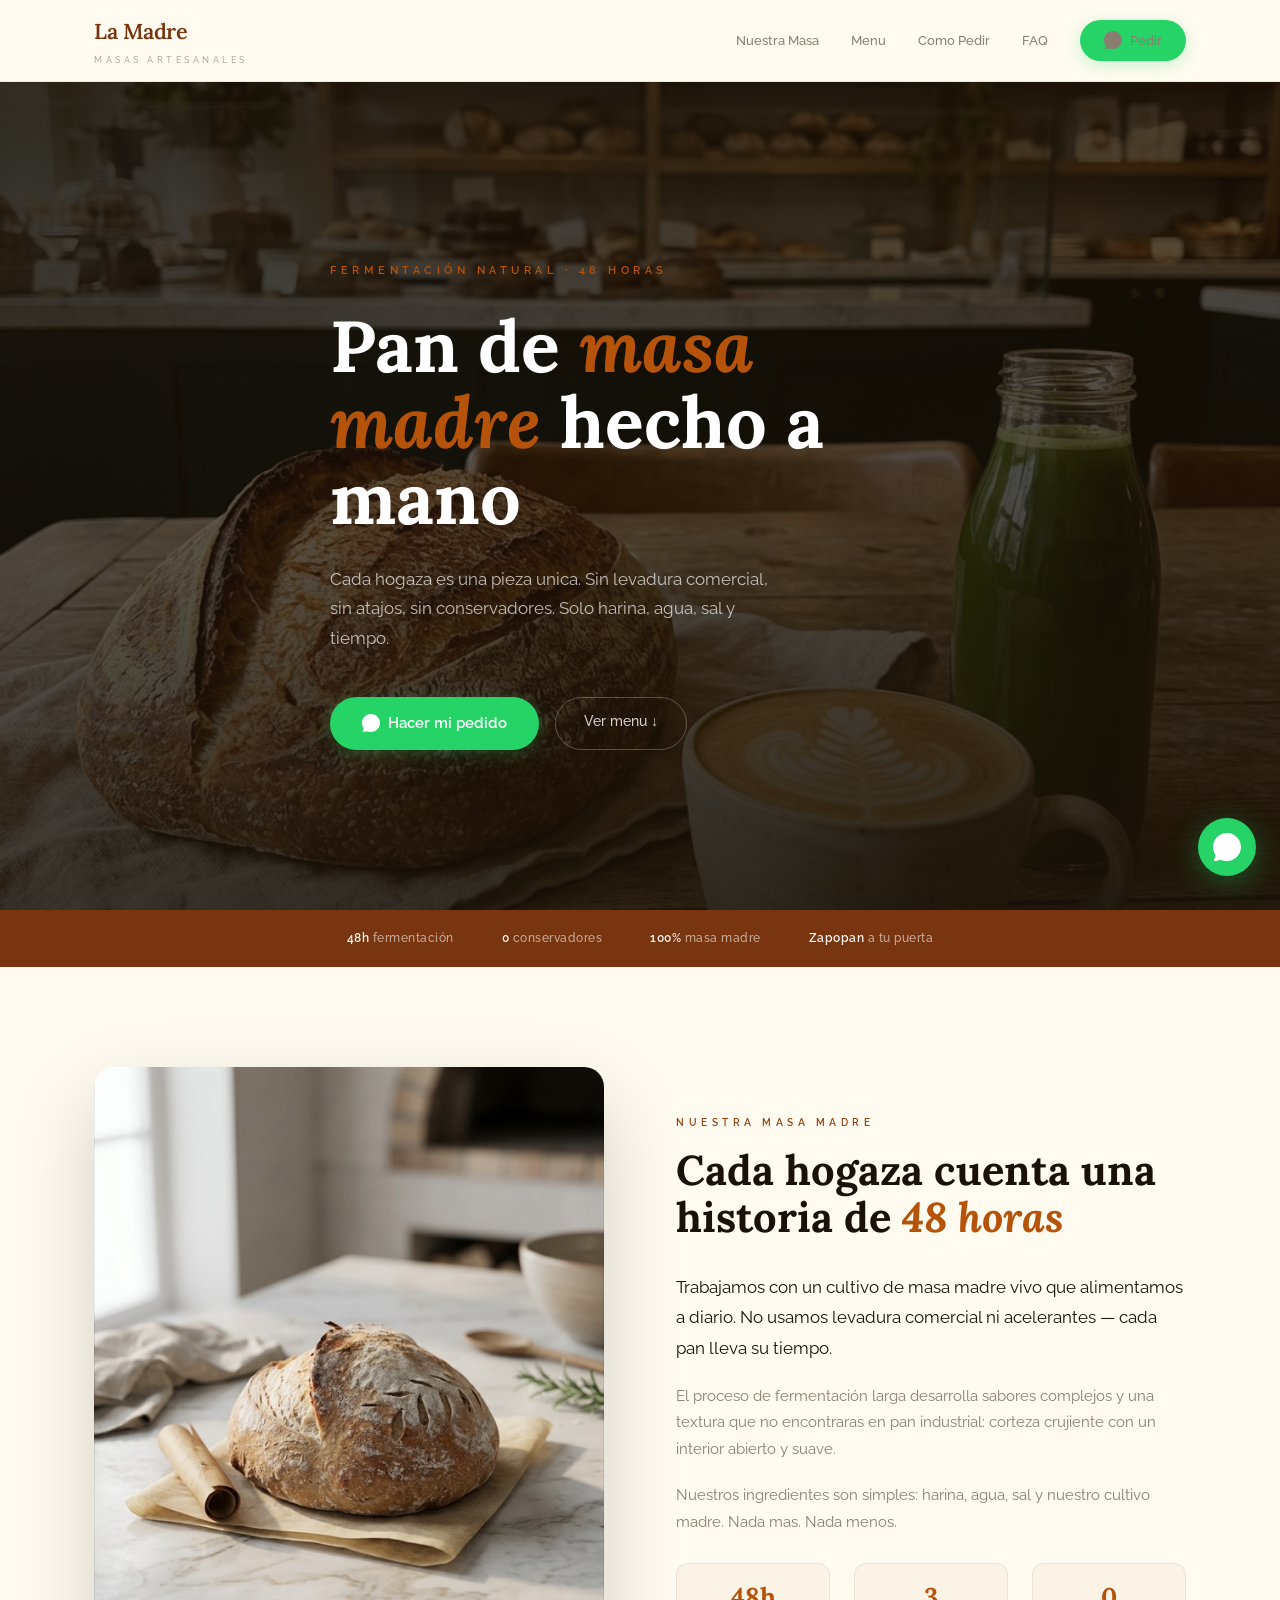
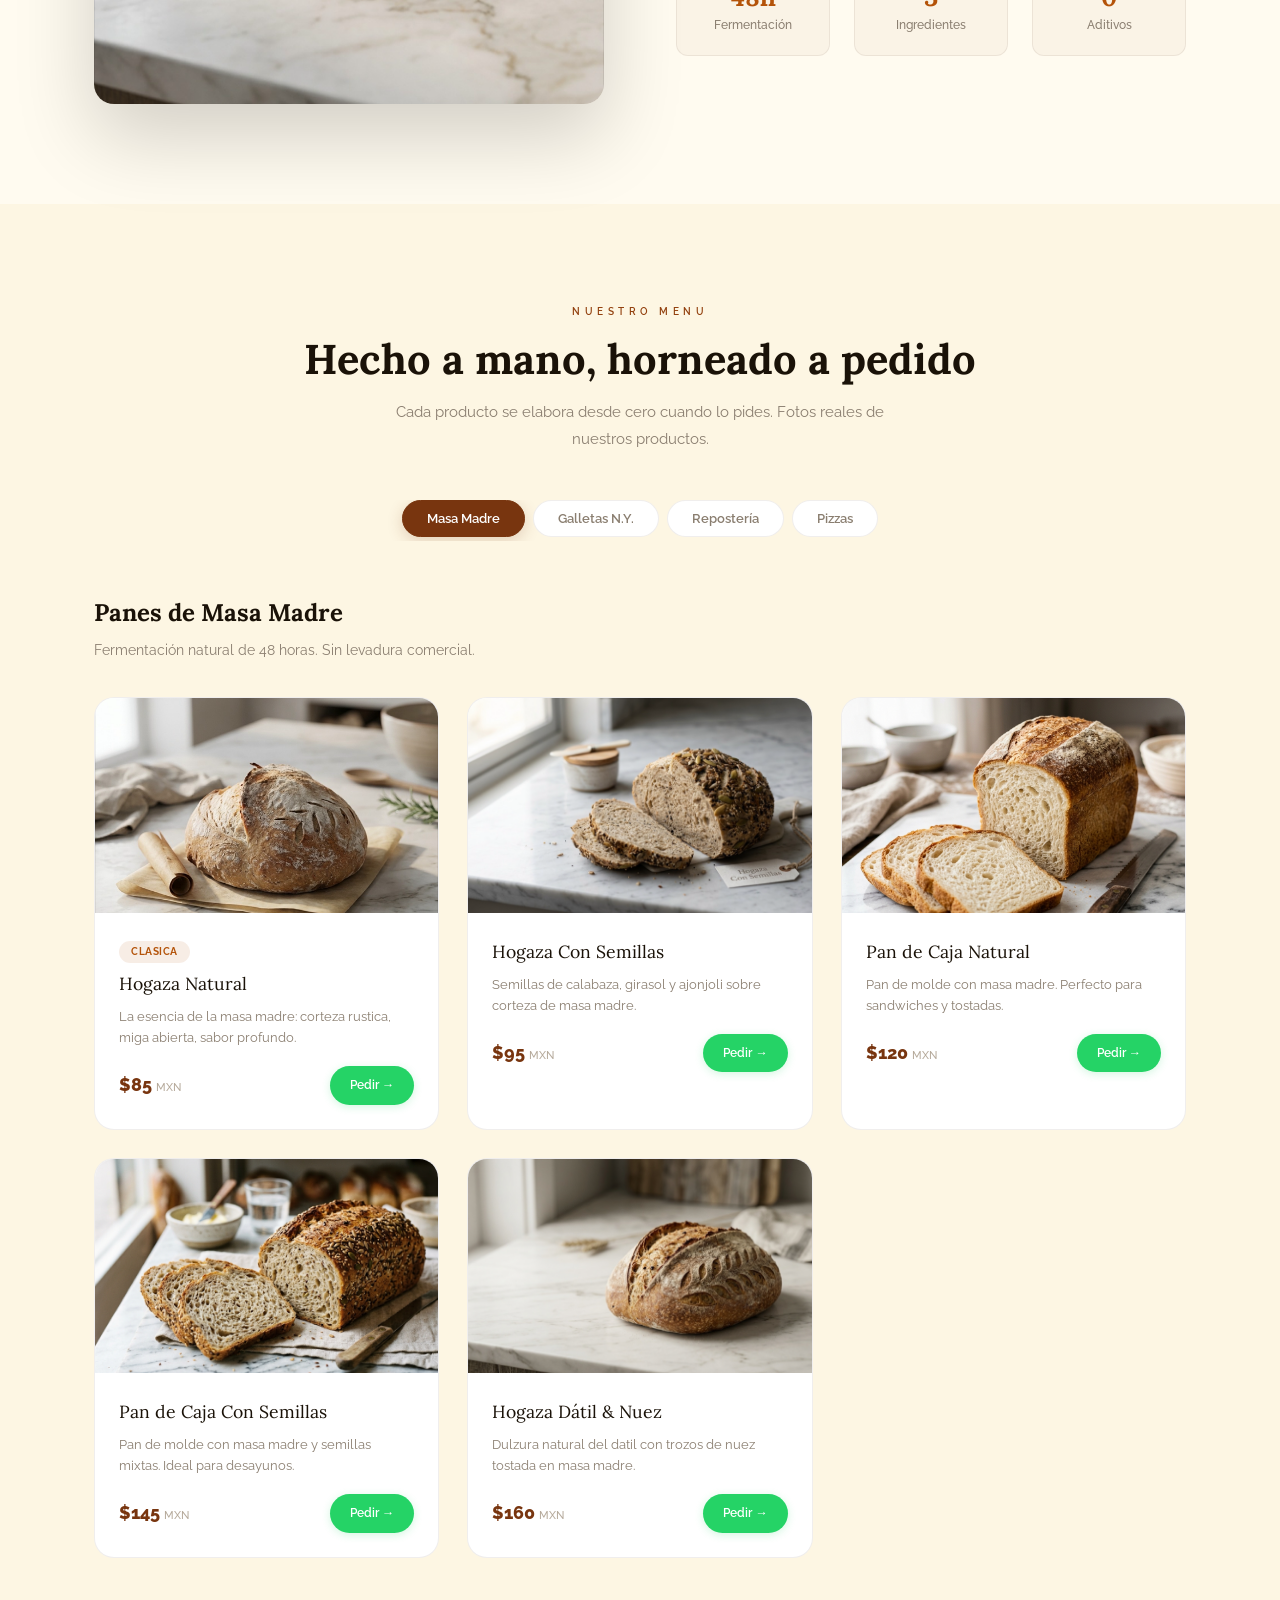
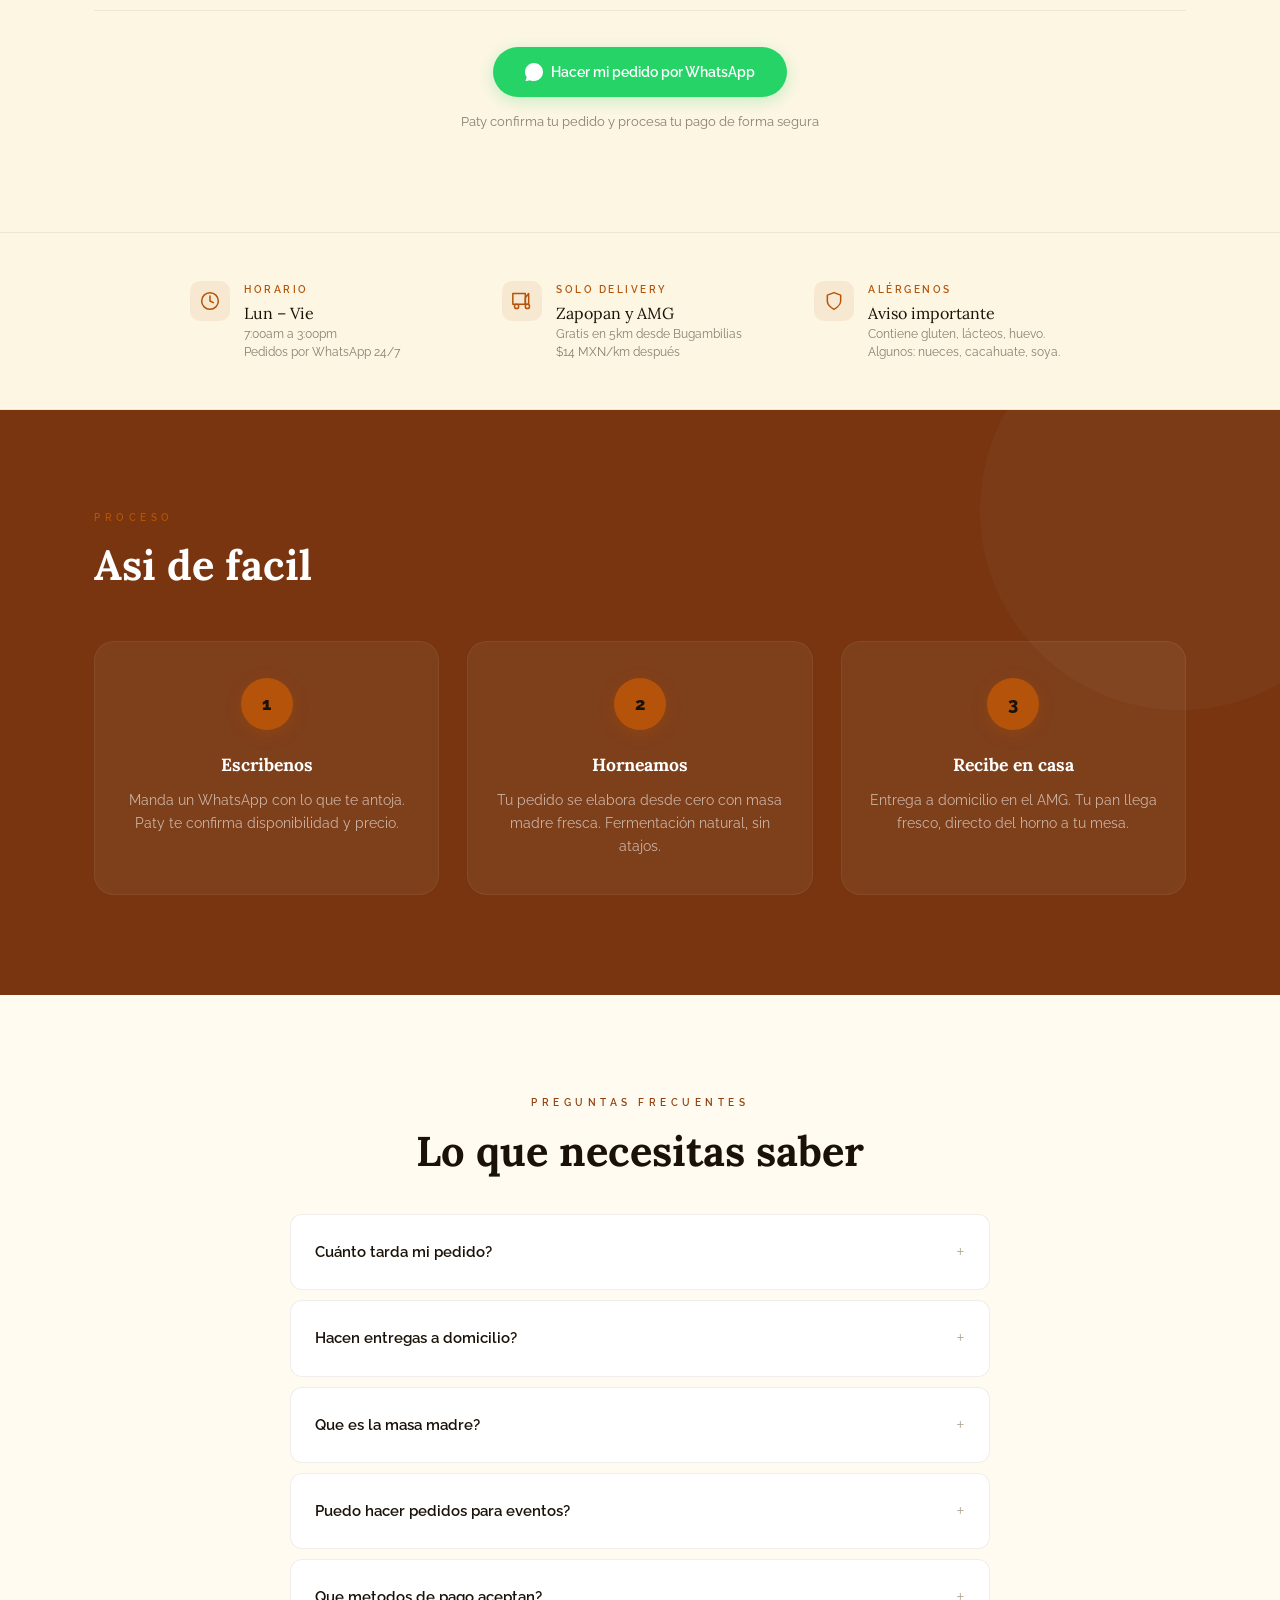
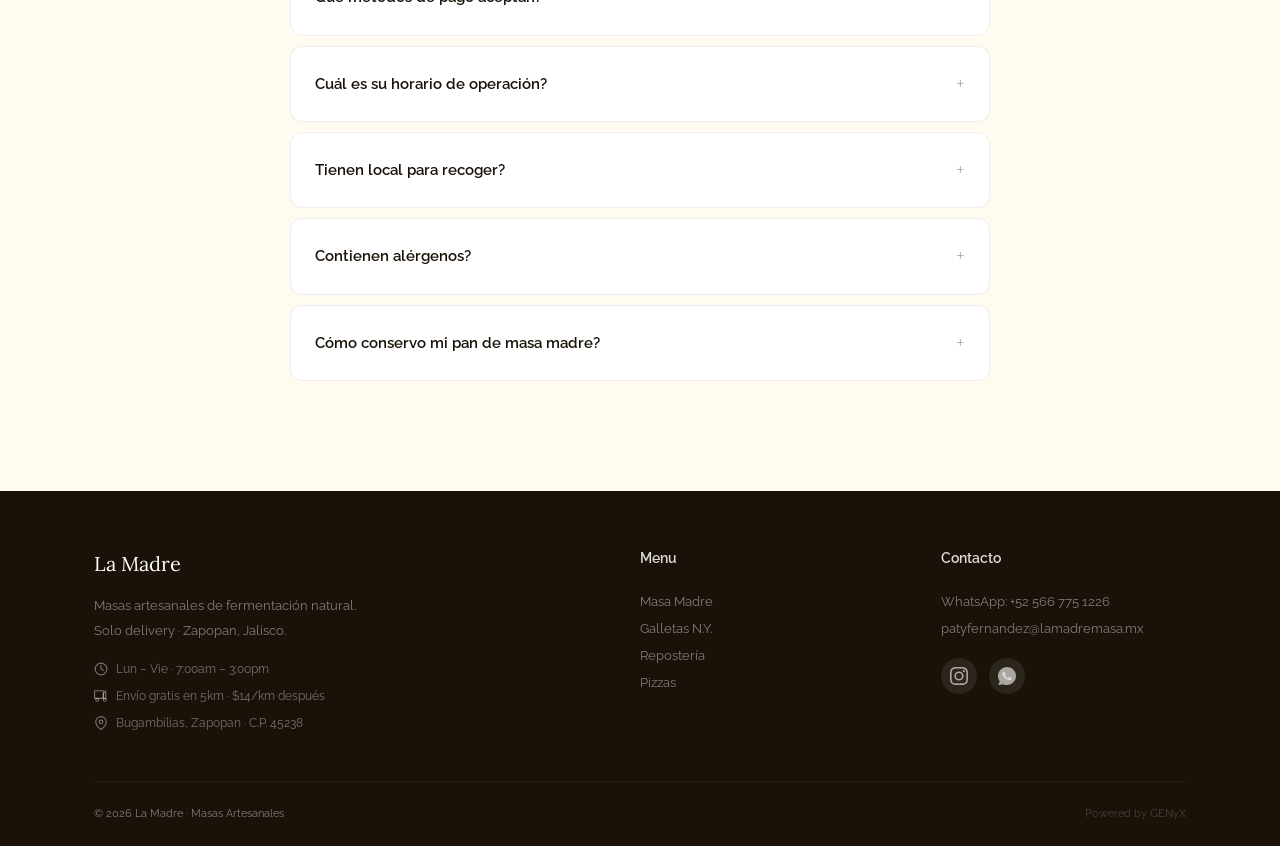
==== commit 72df84ff: "🎨 Tier 4: modal cotización eventos + fix pagos Stripe + correo corregido ═══ MODAL EVENTOS ═══ Formu" ====
--- a/index.html
+++ b/index.html
@@ -25,7 +25,7 @@
     "name": "La Madre — Masas Artesanales (Panadería Paty)",
     "url": "https://lamadremasa.mx",
     "telephone": "+525667751226",
-    "email": "hola@lamadremasa.mx",
+    "email": "patyfernandez@lamadremasa.mx",
     "address": {
       "@type": "PostalAddress",
       "streetAddress": "De Las Magnolias 111, Bugambilias",
@@ -200,6 +200,30 @@
     .menu-cta{text-align:center;margin-top:52px;padding-top:36px;border-top:1px solid var(--c-line)}
     .menu-cta p{font-size:0.8rem;color:var(--c-muted);margin-top:14px}
 
+    /* ─── Event Modal (Tier 4) ─── */
+    .modal-overlay{position:fixed;inset:0;z-index:1000;background:rgba(26,18,8,0.55);backdrop-filter:blur(6px);-webkit-backdrop-filter:blur(6px);display:flex;align-items:center;justify-content:center;padding:20px;opacity:0;visibility:hidden;transition:opacity 280ms var(--ease),visibility 280ms}
+    .modal-overlay.active{opacity:1;visibility:visible}
+    .modal-card{background:var(--c-cream);border-radius:16px;width:100%;max-width:520px;max-height:90vh;overflow-y:auto;box-shadow:0 24px 80px rgba(26,18,8,0.25);transform:translateY(24px) scale(0.97);transition:transform 280ms var(--ease);position:relative}
+    .modal-overlay.active .modal-card{transform:translateY(0) scale(1)}
+    .modal-header{padding:28px 28px 0;display:flex;align-items:flex-start;justify-content:space-between}
+    .modal-header h3{font-family:var(--font-d);font-size:1.35rem;color:var(--c-dark);line-height:1.3}
+    .modal-header p{font-size:0.78rem;color:var(--c-muted);margin-top:4px;line-height:1.5}
+    .modal-close{width:36px;height:36px;border-radius:50%;display:flex;align-items:center;justify-content:center;color:var(--c-muted);transition:all 200ms var(--ease);flex-shrink:0;cursor:pointer}
+    .modal-close:hover{background:rgba(26,18,8,0.06);color:var(--c-dark)}
+    .modal-body{padding:24px 28px 28px}
+    .form-group{margin-bottom:18px}
+    .form-label{display:block;font-size:0.72rem;font-weight:600;letter-spacing:1.5px;text-transform:uppercase;color:var(--c-gold);margin-bottom:6px}
+    .form-input,.form-textarea,.form-select{width:100%;padding:12px 16px;border:1.5px solid var(--c-line);border-radius:10px;background:var(--c-card);font-family:var(--font-b);font-size:0.88rem;color:var(--c-dark);transition:border-color 200ms var(--ease),box-shadow 200ms var(--ease);-webkit-appearance:none;appearance:none}
+    .form-input:focus,.form-textarea:focus,.form-select:focus{outline:none;border-color:var(--c-gold);box-shadow:0 0 0 3px rgba(180,83,9,0.1)}
+    .form-input::placeholder,.form-textarea::placeholder{color:var(--c-muted-light)}
+    .form-textarea{resize:vertical;min-height:88px}
+    .form-select{background-image:url("data:image/svg+xml,%3Csvg xmlns='http://www.w3.org/2000/svg' width='12' height='12' viewBox='0 0 24 24' fill='none' stroke='%238a7e70' stroke-width='2' stroke-linecap='round' stroke-linejoin='round'%3E%3Cpolyline points='6 9 12 15 18 9'%3E%3C/polyline%3E%3C/svg%3E");background-repeat:no-repeat;background-position:right 14px center;padding-right:36px}
+    .form-row{display:grid;grid-template-columns:1fr 1fr;gap:14px}
+    .form-note{font-size:0.7rem;color:var(--c-muted);margin-top:4px}
+    .btn-submit{width:100%;padding:14px;border-radius:var(--r-btn);background:var(--c-brown);color:#fff;font-family:var(--font-b);font-weight:600;font-size:0.88rem;letter-spacing:0.5px;transition:all 250ms var(--ease);margin-top:6px;cursor:pointer;min-height:48px}
+    .btn-submit:hover{background:var(--c-crust);transform:translateY(-1px);box-shadow:0 6px 20px rgba(120,53,15,0.25)}
+    .btn-submit:active{transform:translateY(0)}
+    @media(max-width:480px){.form-row{grid-template-columns:1fr}.modal-header,.modal-body{padding-left:20px;padding-right:20px}}
     .info-strip{background:var(--c-warm-muted);border-top:1px solid var(--c-line);border-bottom:1px solid var(--c-line)}
     .info-strip .container{padding:48px 24px}
     .info-strip-grid{display:grid;grid-template-columns:repeat(3,1fr);gap:36px;max-width:900px;margin:0 auto}
@@ -416,8 +440,8 @@
     <details><summary>Cuánto tarda mi pedido?</summary><p>Como todo se hornea a pedido, el tiempo de entrega es de aproximadamente 2 dias habiles desde que confirmas tu pedido por WhatsApp.</p></details>
     <details><summary>Hacen entregas a domicilio?</summary><p>Sí, somos solo delivery. Entregamos en Zapopan y el Área Metropolitana de Guadalajara. Envío gratuito en un radio de 5km desde Bugambilias. A partir del km 5.01 se cobran $14 MXN por kilómetro adicional.</p></details>
     <details><summary>Que es la masa madre?</summary><p>La masa madre es un cultivo natural de harina y agua que fermenta durante 48 horas. No usamos levadura comercial, aditivos ni conservadores. El resultado es un pan con mejor sabor, textura y digestibilidad.</p></details>
-    <details><summary>Puedo hacer pedidos para eventos?</summary><p>Si, aceptamos pedidos especiales para eventos. Escribenos por WhatsApp con los detalles y te cotizamos.</p></details>
-    <details><summary>Que metodos de pago aceptan?</summary><p>Aceptamos transferencia bancaria y pago con tarjeta. Te compartimos los detalles al confirmar tu pedido.</p></details>
+    <details><summary>Puedo hacer pedidos para eventos?</summary><p>Sí, aceptamos pedidos para eventos, reuniones y celebraciones. <button onclick="document.getElementById('eventModal').classList.add('active')" style="background:none;border:none;color:var(--c-gold);font-weight:600;text-decoration:underline;cursor:pointer;font-size:inherit;font-family:inherit;padding:0">Llena nuestro formulario de eventos</button> y te contactamos en menos de 24 horas con una cotización personalizada.</p></details>
+    <details><summary>Que metodos de pago aceptan?</summary><p>Pago seguro con tarjeta (crédito o débito) vía Stripe, directo en el chat de WhatsApp. No necesitas salir de la conversación — Paty te genera un link de pago en el mismo chat.</p></details>
     <details><summary>Cuál es su horario de operación?</summary><p>Horneamos y entregamos de lunes a viernes de 7:00am a 3:00pm. Pedidos por WhatsApp las 24 horas — Paty te confirma en horario de operación.</p></details>
     <details><summary>Tienen local para recoger?</summary><p>No, somos solo delivery. Entregamos directo a tu domicilio en Zapopan y el Área Metropolitana de Guadalajara.</p></details>
     <details><summary>Contienen alérgenos?</summary><p>Nuestros productos contienen gluten (trigo), lácteos y huevo. Algunos contienen nueces, cacahuate (Nutella) y soya. Si tienes alguna alergia, escríbenos por WhatsApp y te orientamos.</p></details>
@@ -446,7 +470,7 @@
       </div>
     </div>
     <div><h4>Menu</h4><a href="#menu">Masa Madre</a><br><a href="#menu">Galletas N.Y.</a><br><a href="#menu">Repostería</a><br><a href="#menu">Pizzas</a></div>
-    <div><h4>Contacto</h4><a href="https://wa.me/525667751226" target="_blank" rel="noopener">WhatsApp: +52 566 775 1226</a><br><a href="mailto:hola@lamadremasa.mx">hola@lamadremasa.mx</a><div style="display:flex;gap:12px;margin-top:16px"><a href="https://instagram.com/lamadremasasartesanales" target="_blank" rel="noopener" aria-label="Instagram" style="width:36px;height:36px;border-radius:50%;background:rgba(255,255,255,0.08);display:flex;align-items:center;justify-content:center;transition:all 0.2s"><svg width="18" height="18" viewBox="0 0 24 24" fill="currentColor" style="color:rgba(255,255,255,0.6)"><path d="M12 2.163c3.204 0 3.584.012 4.85.07 3.252.148 4.771 1.691 4.919 4.919.058 1.265.069 1.645.069 4.849 0 3.205-.012 3.584-.069 4.849-.149 3.225-1.664 4.771-4.919 4.919-1.266.058-1.644.07-4.85.07-3.204 0-3.584-.012-4.849-.07-3.26-.149-4.771-1.699-4.919-4.92-.058-1.265-.07-1.644-.07-4.849 0-3.204.013-3.583.07-4.849.149-3.227 1.664-4.771 4.919-4.919 1.266-.057 1.645-.069 4.849-.069zM12 0C8.741 0 8.333.014 7.053.072 2.695.272.273 2.69.073 7.052.014 8.333 0 8.741 0 12c0 3.259.014 3.668.072 4.948.2 4.358 2.618 6.78 6.98 6.98C8.333 23.986 8.741 24 12 24c3.259 0 3.668-.014 4.948-.072 4.354-.2 6.782-2.618 6.979-6.98.059-1.28.073-1.689.073-4.948 0-3.259-.014-3.667-.072-4.947-.196-4.354-2.617-6.78-6.979-6.98C15.668.014 15.259 0 12 0zm0 5.838a6.162 6.162 0 100 12.324 6.162 6.162 0 000-12.324zM12 16a4 4 0 110-8 4 4 0 010 8zm6.406-11.845a1.44 1.44 0 100 2.881 1.44 1.44 0 000-2.881z"/></svg></a><a href="https://wa.me/525667751226" target="_blank" rel="noopener" aria-label="WhatsApp" style="width:36px;height:36px;border-radius:50%;background:rgba(255,255,255,0.08);display:flex;align-items:center;justify-content:center;transition:all 0.2s"><svg width="18" height="18" viewBox="0 0 24 24" fill="currentColor" style="color:rgba(255,255,255,0.6)"><path d="M17.472 14.382c-.297-.149-1.758-.867-2.03-.967-.273-.099-.471-.148-.67.15-.197.297-.767.966-.94 1.164-.173.199-.347.223-.644.075-.297-.15-1.255-.463-2.39-1.475-.883-.788-1.48-1.761-1.653-2.059-.173-.297-.018-.458.13-.606.134-.133.298-.347.446-.52.149-.174.198-.298.298-.497.099-.198.05-.371-.025-.52-.075-.149-.669-1.612-.916-2.207-.242-.579-.487-.5-.669-.51-.173-.008-.371-.01-.57-.01-.198 0-.52.074-.792.372-.272.297-1.04 1.016-1.04 2.479 0 1.462 1.065 2.875 1.213 3.074.149.198 2.096 3.2 5.077 4.487.709.306 1.262.489 1.694.625.712.227 1.36.195 1.871.118.571-.085 1.758-.719 2.006-1.413.248-.694.248-1.289.173-1.413-.074-.124-.272-.198-.57-.347z"/><path d="M12 0C5.373 0 0 5.373 0 12c0 2.625.846 5.059 2.284 7.034L.789 23.492a.75.75 0 00.917.918l4.458-1.495A11.945 11.945 0 0012 24c6.627 0 12-5.373 12-12S18.627 0 12 0z"/></svg></a></div></div>
+    <div><h4>Contacto</h4><a href="https://wa.me/525667751226" target="_blank" rel="noopener">WhatsApp: +52 566 775 1226</a><br><a href="mailto:patyfernandez@lamadremasa.mx">patyfernandez@lamadremasa.mx</a><div style="display:flex;gap:12px;margin-top:16px"><a href="https://instagram.com/lamadremasasartesanales" target="_blank" rel="noopener" aria-label="Instagram" style="width:36px;height:36px;border-radius:50%;background:rgba(255,255,255,0.08);display:flex;align-items:center;justify-content:center;transition:all 0.2s"><svg width="18" height="18" viewBox="0 0 24 24" fill="currentColor" style="color:rgba(255,255,255,0.6)"><path d="M12 2.163c3.204 0 3.584.012 4.85.07 3.252.148 4.771 1.691 4.919 4.919.058 1.265.069 1.645.069 4.849 0 3.205-.012 3.584-.069 4.849-.149 3.225-1.664 4.771-4.919 4.919-1.266.058-1.644.07-4.85.07-3.204 0-3.584-.012-4.849-.07-3.26-.149-4.771-1.699-4.919-4.92-.058-1.265-.07-1.644-.07-4.849 0-3.204.013-3.583.07-4.849.149-3.227 1.664-4.771 4.919-4.919 1.266-.057 1.645-.069 4.849-.069zM12 0C8.741 0 8.333.014 7.053.072 2.695.272.273 2.69.073 7.052.014 8.333 0 8.741 0 12c0 3.259.014 3.668.072 4.948.2 4.358 2.618 6.78 6.98 6.98C8.333 23.986 8.741 24 12 24c3.259 0 3.668-.014 4.948-.072 4.354-.2 6.782-2.618 6.979-6.98.059-1.28.073-1.689.073-4.948 0-3.259-.014-3.667-.072-4.947-.196-4.354-2.617-6.78-6.979-6.98C15.668.014 15.259 0 12 0zm0 5.838a6.162 6.162 0 100 12.324 6.162 6.162 0 000-12.324zM12 16a4 4 0 110-8 4 4 0 010 8zm6.406-11.845a1.44 1.44 0 100 2.881 1.44 1.44 0 000-2.881z"/></svg></a><a href="https://wa.me/525667751226" target="_blank" rel="noopener" aria-label="WhatsApp" style="width:36px;height:36px;border-radius:50%;background:rgba(255,255,255,0.08);display:flex;align-items:center;justify-content:center;transition:all 0.2s"><svg width="18" height="18" viewBox="0 0 24 24" fill="currentColor" style="color:rgba(255,255,255,0.6)"><path d="M17.472 14.382c-.297-.149-1.758-.867-2.03-.967-.273-.099-.471-.148-.67.15-.197.297-.767.966-.94 1.164-.173.199-.347.223-.644.075-.297-.15-1.255-.463-2.39-1.475-.883-.788-1.48-1.761-1.653-2.059-.173-.297-.018-.458.13-.606.134-.133.298-.347.446-.52.149-.174.198-.298.298-.497.099-.198.05-.371-.025-.52-.075-.149-.669-1.612-.916-2.207-.242-.579-.487-.5-.669-.51-.173-.008-.371-.01-.57-.01-.198 0-.52.074-.792.372-.272.297-1.04 1.016-1.04 2.479 0 1.462 1.065 2.875 1.213 3.074.149.198 2.096 3.2 5.077 4.487.709.306 1.262.489 1.694.625.712.227 1.36.195 1.871.118.571-.085 1.758-.719 2.006-1.413.248-.694.248-1.289.173-1.413-.074-.124-.272-.198-.57-.347z"/><path d="M12 0C5.373 0 0 5.373 0 12c0 2.625.846 5.059 2.284 7.034L.789 23.492a.75.75 0 00.917.918l4.458-1.495A11.945 11.945 0 0012 24c6.627 0 12-5.373 12-12S18.627 0 12 0z"/></svg></a></div></div>
   </div>
   <div class="footer-bottom"><span>&copy; 2026 La Madre &middot; Masas Artesanales</span><span style="color:rgba(255,255,255,0.2)">Powered by GENyX</span></div>
 </div></footer>
@@ -463,5 +487,122 @@
   btn.classList.add('active');btn.setAttribute('aria-selected','true');
 }
 </script>
+
+<!-- Event Inquiry Modal (Tier 4) -->
+<div id="eventModal" class="modal-overlay" role="dialog" aria-modal="true" aria-labelledby="eventModalTitle" onclick="if(event.target===this)this.classList.remove('active')">
+  <div class="modal-card">
+    <div class="modal-header">
+      <div>
+        <h3 id="eventModalTitle">Cotiza tu evento</h3>
+        <p>Cuéntanos los detalles y te respondemos en menos de 24 horas con una propuesta personalizada.</p>
+      </div>
+      <button class="modal-close" onclick="document.getElementById('eventModal').classList.remove('active')" aria-label="Cerrar formulario">
+        <svg width="18" height="18" viewBox="0 0 24 24" fill="none" stroke="currentColor" stroke-width="2" stroke-linecap="round" stroke-linejoin="round"><line x1="18" y1="6" x2="6" y2="18"/><line x1="6" y1="6" x2="18" y2="18"/></svg>
+      </button>
+    </div>
+    <form class="modal-body" id="eventForm" onsubmit="return submitEventForm(event)">
+      <div class="form-row">
+        <div class="form-group">
+          <label class="form-label" for="evt-name">Tu nombre *</label>
+          <input class="form-input" id="evt-name" name="nombre" type="text" placeholder="Patricia García" required>
+        </div>
+        <div class="form-group">
+          <label class="form-label" for="evt-phone">WhatsApp *</label>
+          <input class="form-input" id="evt-phone" name="telefono" type="tel" placeholder="33 1234 5678" required>
+        </div>
+      </div>
+      <div class="form-group">
+        <label class="form-label" for="evt-type">Tipo de evento *</label>
+        <select class="form-select" id="evt-type" name="tipo_evento" required>
+          <option value="" disabled selected>Selecciona una opción</option>
+          <option value="cumpleaños">Cumpleaños</option>
+          <option value="boda">Boda</option>
+          <option value="bautizo-comunion">Bautizo / Primera Comunión</option>
+          <option value="corporativo">Evento corporativo</option>
+          <option value="reunion-familiar">Reunión familiar</option>
+          <option value="baby-shower">Baby shower</option>
+          <option value="desayuno-brunch">Desayuno / Brunch</option>
+          <option value="otro">Otro</option>
+        </select>
+      </div>
+      <div class="form-row">
+        <div class="form-group">
+          <label class="form-label" for="evt-date">Fecha del evento *</label>
+          <input class="form-input" id="evt-date" name="fecha" type="date" required>
+        </div>
+        <div class="form-group">
+          <label class="form-label" for="evt-guests">Personas aprox. *</label>
+          <input class="form-input" id="evt-guests" name="personas" type="number" placeholder="25" min="5" required>
+        </div>
+      </div>
+      <div class="form-group">
+        <label class="form-label" for="evt-products">¿Qué productos te interesan?</label>
+        <select class="form-select" id="evt-products" name="productos">
+          <option value="" disabled selected>Selecciona una opción</option>
+          <option value="panes-masa-madre">Panes de masa madre</option>
+          <option value="galletas-ny">Galletas estilo New York</option>
+          <option value="pizzas">Pizzas artesanales</option>
+          <option value="reposteria">Repostería (cheesecake, pay, pastel)</option>
+          <option value="surtido-mixto">Surtido mixto de todo</option>
+          <option value="otro">Otro — lo describo abajo</option>
+        </select>
+      </div>
+      <div class="form-group">
+        <label class="form-label" for="evt-notes">Detalles adicionales</label>
+        <textarea class="form-textarea" id="evt-notes" name="detalles" placeholder="Cuéntanos cualquier detalle: cantidad específica, preferencias de sabor, restricciones alimentarias, dirección de entrega…"></textarea>
+      </div>
+      <div class="form-group">
+        <label class="form-label" for="evt-budget">Presupuesto aproximado</label>
+        <select class="form-select" id="evt-budget" name="presupuesto">
+          <option value="" disabled selected>Selecciona un rango</option>
+          <option value="500-1500">$500 – $1,500 MXN</option>
+          <option value="1500-3000">$1,500 – $3,000 MXN</option>
+          <option value="3000-5000">$3,000 – $5,000 MXN</option>
+          <option value="5000+">$5,000+ MXN</option>
+          <option value="abierto">Abierto — propongan</option>
+        </select>
+      </div>
+      <button type="submit" class="btn-submit" id="evt-submit">
+        <span id="evt-submit-text">Enviar solicitud de cotización</span>
+      </button>
+      <p class="form-note" style="text-align:center;margin-top:10px">Te respondemos por WhatsApp o correo en menos de 24 horas.</p>
+    </form>
+  </div>
+</div>
+<script>
+function submitEventForm(e){
+  e.preventDefault();
+  var f=document.getElementById('eventForm');
+  var d={};
+  new FormData(f).forEach(function(v,k){d[k]=v});
+  var subject=encodeURIComponent('Solicitud evento: '+d.tipo_evento+' — '+(d.fecha||'sin fecha'));
+  var body=encodeURIComponent(
+    'SOLICITUD DE EVENTO — La Madre Masas Artesanales\n'+
+    '═══════════════════════════════════════\n\n'+
+    'Nombre: '+d.nombre+'\n'+
+    'WhatsApp: '+d.telefono+'\n'+
+    'Tipo de evento: '+d.tipo_evento+'\n'+
+    'Fecha: '+d.fecha+'\n'+
+    'Personas: '+d.personas+'\n'+
+    'Productos: '+(d.productos||'No especificado')+'\n'+
+    'Presupuesto: '+(d.presupuesto||'No especificado')+'\n'+
+    'Detalles: '+(d.detalles||'Ninguno')+'\n\n'+
+    '— Enviado desde lamadremasa.mx'
+  );
+  window.location.href='mailto:patyfernandez@lamadremasa.mx?subject='+subject+'&body='+body;
+  var btn=document.getElementById('evt-submit-text');
+  btn.textContent='¡Solicitud enviada!';
+  setTimeout(function(){
+    document.getElementById('eventModal').classList.remove('active');
+    f.reset();
+    btn.textContent='Enviar solicitud de cotización';
+  },2000);
+  return false;
+}
+document.addEventListener('keydown',function(e){
+  if(e.key==='Escape'){document.getElementById('eventModal').classList.remove('active')}
+});
+</script>
+
 </body>
 </html>
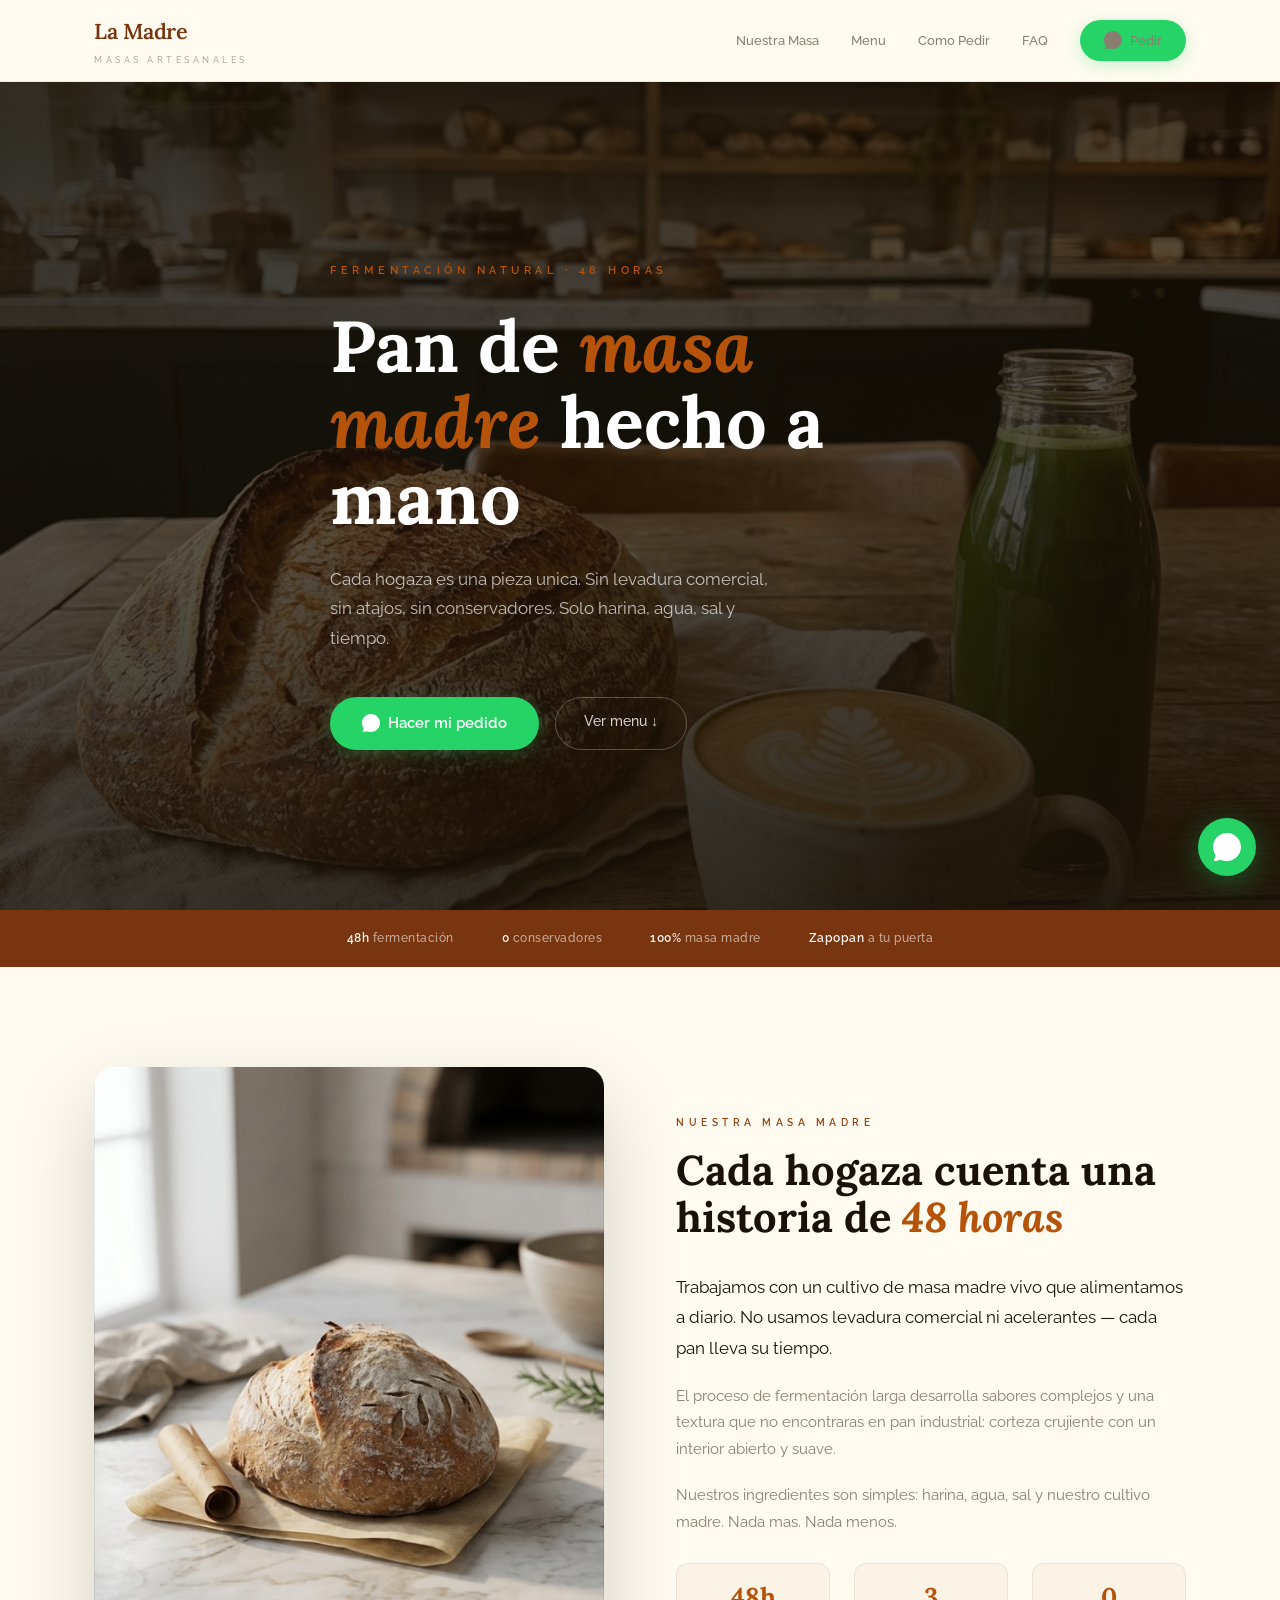
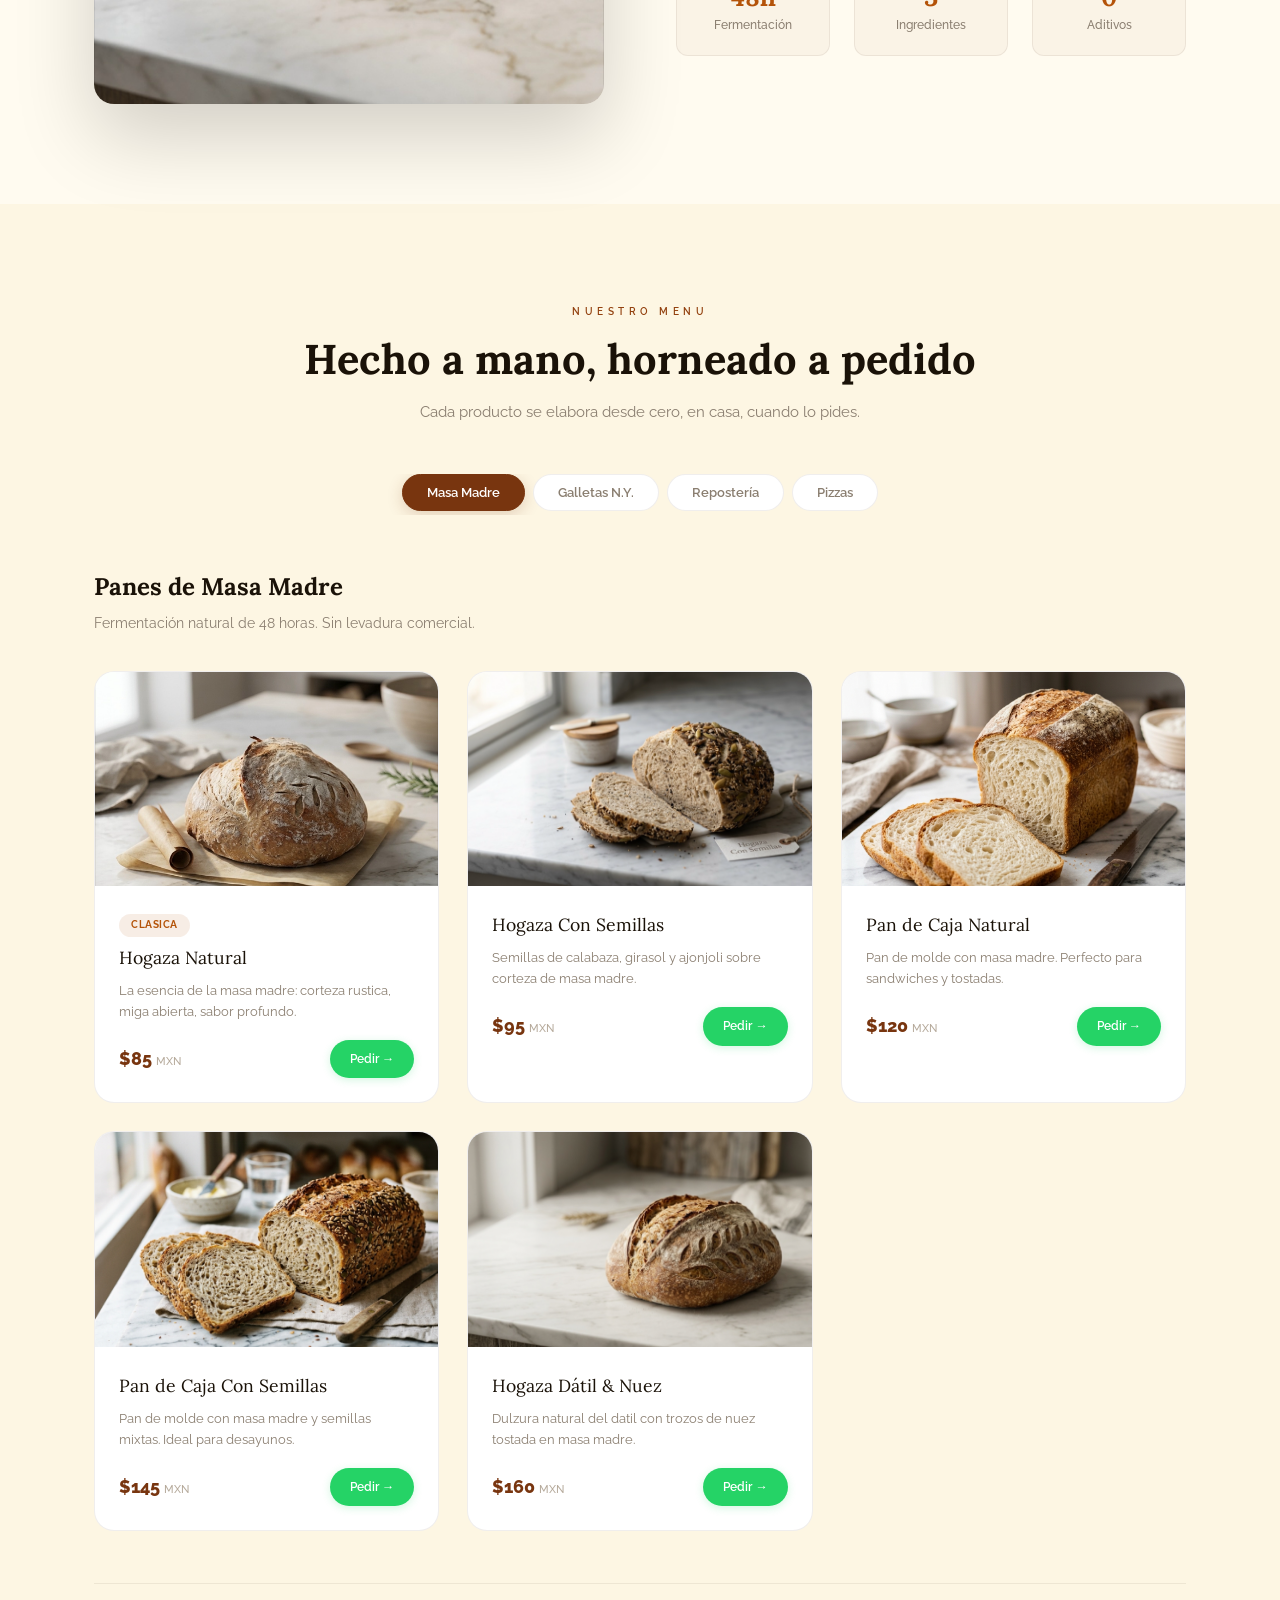
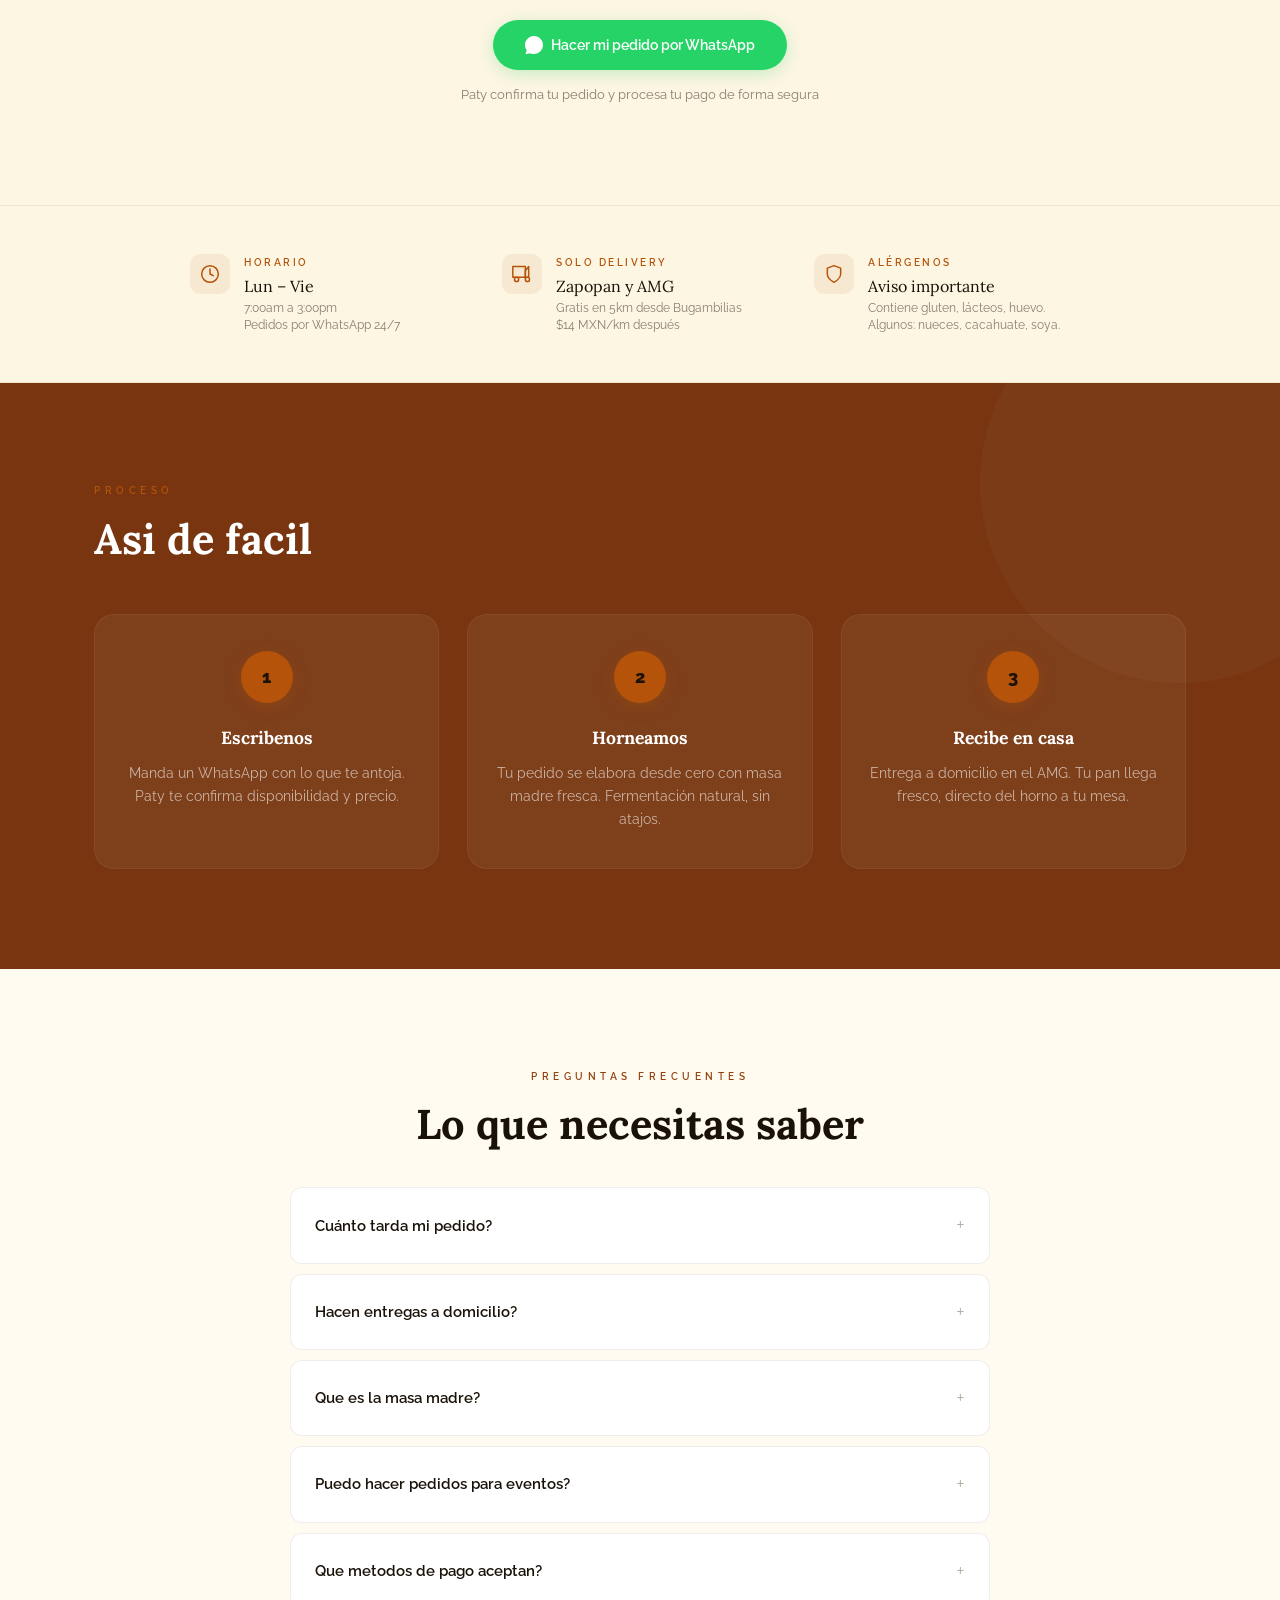
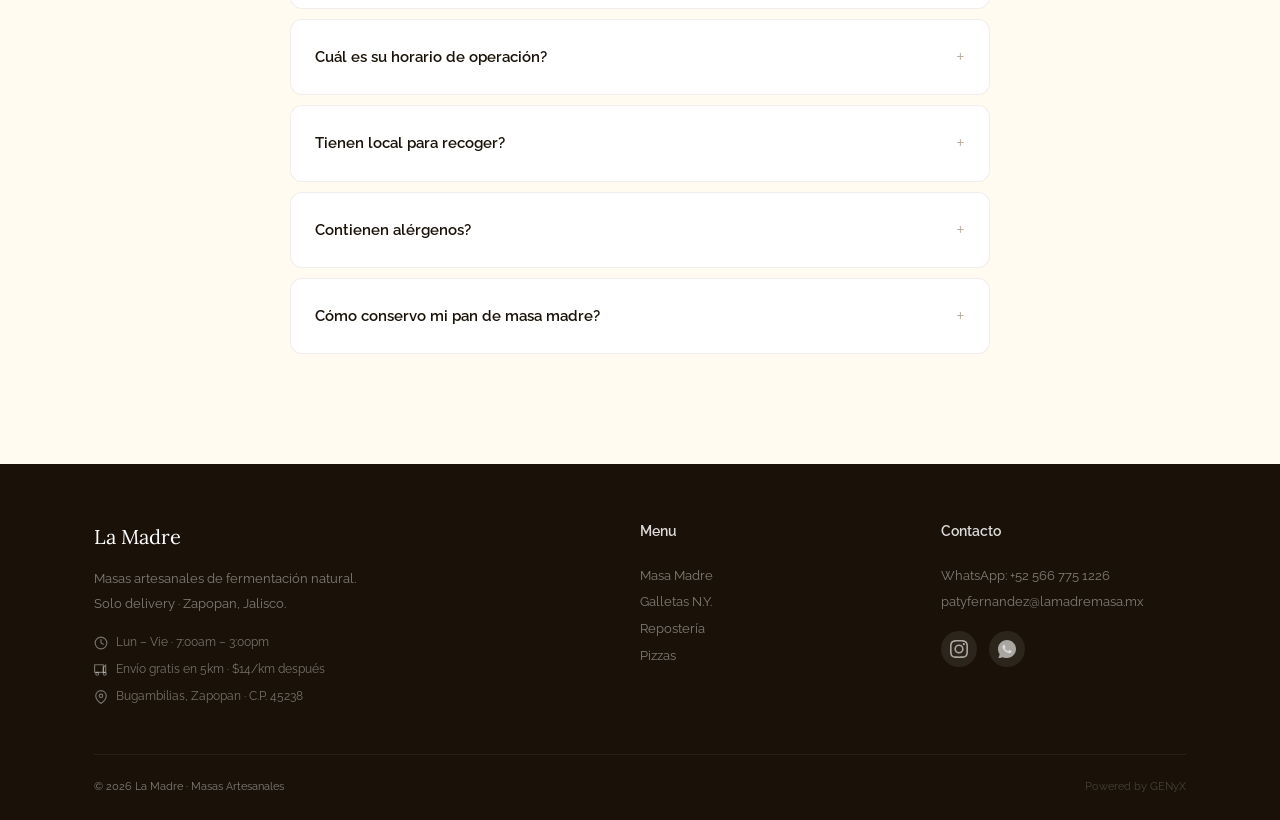
==== commit 7f69a223: "fix(web): correccion de afirmaciones no verificadas y unificacion de nombre a La Madre Masas (#Ronda" ====
--- a/index.html
+++ b/index.html
@@ -14,7 +14,7 @@
   <meta name="Bytespider" content="noindex, nofollow">
   <meta name="FacebookBot" content="noindex, nofollow">
   <meta name="viewport" content="width=device-width, initial-scale=1.0">
-  <title>La Madre · Masas Artesanales | Panadería Paty · Zapopan</title>
+  <title>La Madre Masas · Pan de masa madre hecho en casa | Zapopan</title>
   <meta name="description" content="Pan de masa madre artesanal, fermentación natural 48 horas. Pedidos por WhatsApp con entrega a domicilio en Zapopan y Área Metropolitana de Guadalajara.">
   <meta name="theme-color" content="#78350F">
   <!-- Schema.org Structured Data (Bakery + LocalBusiness) -->
@@ -22,7 +22,7 @@
   {
     "@context": "https://schema.org",
     "@type": "Bakery",
-    "name": "La Madre — Masas Artesanales (Panadería Paty)",
+    "name": "La Madre Masas",
     "url": "https://lamadremasa.mx",
     "telephone": "+525667751226",
     "email": "patyfernandez@lamadremasa.mx",
@@ -51,7 +51,7 @@
     "servesCuisine": "Panadería artesanal, masa madre",
     "description": "Pan de masa madre artesanal con fermentación natural de 48 horas. Solo delivery en Zapopan y AMG.",
     "image": "https://lamadremasa.mx/images/hero.png",
-    "sameAs": ["https://instagram.com/lamadremasasartesanales"],
+    "sameAs": ["https://www.instagram.com/lamadremasas"],
     "hasOfferCatalog": {
       "@type": "OfferCatalog",
       "name": "Menú La Madre",
@@ -330,7 +330,7 @@
   <div class="menu-header">
     <div class="section-label">Nuestro Menu</div>
     <h2 class="section-title">Hecho a mano, horneado a pedido</h2>
-    <p class="section-desc">Cada producto se elabora desde cero cuando lo pides. Fotos reales de nuestros productos.</p>
+    <p class="section-desc">Cada producto se elabora desde cero, en casa, cuando lo pides.</p>
   </div>
   <div class="menu-tabs" role="tablist">
     <button class="menu-tab active" onclick="showTab('panes',this)" role="tab" aria-selected="true">Masa Madre</button>
@@ -370,7 +370,7 @@
   </div>
 
   <div id="tab-pizzas" class="menu-panel" role="tabpanel">
-    <div class="menu-panel-head"><h3>Pizzas de Masa Madre</h3><p>Base de masa madre fermentada 48h. Horneada en piedra.</p></div>
+    <div class="menu-panel-head"><h3>Pizzas de Masa Madre</h3><p>Base de masa madre fermentada 48 h, horneada y entregada congelada.</p></div>
     <div class="product-grid">
       <div class="product-card"><div class="product-card-img"><img src="images/pizza-jitomate-menu.png" alt="Pizza Base Jitomate de masa madre sobre mármol blanco" width="800" height="500" loading="lazy"></div><div class="product-card-body"><div class="product-name">Pizza Base Jitomate</div><div class="product-desc">Base de masa madre con salsa de jitomate artesanal y mozzarella.</div><div class="product-footer"><div class="product-price">$100 <span>MXN</span></div><a href="https://wa.me/525667751226?text=Hola%20Paty%2C%20quiero%20pedir%20Pizza+Jitomate" target="_blank" rel="noopener" class="btn-pedir">Pedir &rarr;</a></div></div></div>
       <div class="product-card"><div class="product-card-img"><img src="images/pizza-queso-menu.png" alt="Pizza Base Queso de masa madre sobre mármol blanco" width="800" height="500" loading="lazy"></div><div class="product-card-body"><div class="product-name">Pizza Base Queso</div><div class="product-desc">Base de masa madre con generoso queso mozzarella gratinado.</div><div class="product-footer"><div class="product-price">$100 <span>MXN</span></div><a href="https://wa.me/525667751226?text=Hola%20Paty%2C%20quiero%20pedir%20Pizza+Queso" target="_blank" rel="noopener" class="btn-pedir">Pedir &rarr;</a></div></div></div>
@@ -439,7 +439,7 @@
   <div class="faq-container">
     <details><summary>Cuánto tarda mi pedido?</summary><p>Como todo se hornea a pedido, el tiempo de entrega es de aproximadamente 2 dias habiles desde que confirmas tu pedido por WhatsApp.</p></details>
     <details><summary>Hacen entregas a domicilio?</summary><p>Sí, somos solo delivery. Entregamos en Zapopan y el Área Metropolitana de Guadalajara. Envío gratuito en un radio de 5km desde Bugambilias. A partir del km 5.01 se cobran $14 MXN por kilómetro adicional.</p></details>
-    <details><summary>Que es la masa madre?</summary><p>La masa madre es un cultivo natural de harina y agua que fermenta durante 48 horas. No usamos levadura comercial, aditivos ni conservadores. El resultado es un pan con mejor sabor, textura y digestibilidad.</p></details>
+    <details><summary>Que es la masa madre?</summary><p>La masa madre es un cultivo natural de harina y agua que fermenta durante 48 horas. No usamos levadura comercial, aditivos ni conservadores. El resultado es un pan con el sabor y la textura de una fermentación lenta.</p></details>
     <details><summary>Puedo hacer pedidos para eventos?</summary><p>Sí, aceptamos pedidos para eventos, reuniones y celebraciones. <button onclick="document.getElementById('eventModal').classList.add('active')" style="background:none;border:none;color:var(--c-gold);font-weight:600;text-decoration:underline;cursor:pointer;font-size:inherit;font-family:inherit;padding:0">Llena nuestro formulario de eventos</button> y te contactamos en menos de 24 horas con una cotización personalizada.</p></details>
     <details><summary>Que metodos de pago aceptan?</summary><p>Pago seguro con tarjeta (crédito o débito) vía Stripe, directo en el chat de WhatsApp. No necesitas salir de la conversación — Paty te genera un link de pago en el mismo chat.</p></details>
     <details><summary>Cuál es su horario de operación?</summary><p>Horneamos y entregamos de lunes a viernes de 7:00am a 3:00pm. Pedidos por WhatsApp las 24 horas — Paty te confirma en horario de operación.</p></details>
@@ -470,7 +470,7 @@
       </div>
     </div>
     <div><h4>Menu</h4><a href="#menu">Masa Madre</a><br><a href="#menu">Galletas N.Y.</a><br><a href="#menu">Repostería</a><br><a href="#menu">Pizzas</a></div>
-    <div><h4>Contacto</h4><a href="https://wa.me/525667751226" target="_blank" rel="noopener">WhatsApp: +52 566 775 1226</a><br><a href="mailto:patyfernandez@lamadremasa.mx">patyfernandez@lamadremasa.mx</a><div style="display:flex;gap:12px;margin-top:16px"><a href="https://instagram.com/lamadremasasartesanales" target="_blank" rel="noopener" aria-label="Instagram" style="width:36px;height:36px;border-radius:50%;background:rgba(255,255,255,0.08);display:flex;align-items:center;justify-content:center;transition:all 0.2s"><svg width="18" height="18" viewBox="0 0 24 24" fill="currentColor" style="color:rgba(255,255,255,0.6)"><path d="M12 2.163c3.204 0 3.584.012 4.85.07 3.252.148 4.771 1.691 4.919 4.919.058 1.265.069 1.645.069 4.849 0 3.205-.012 3.584-.069 4.849-.149 3.225-1.664 4.771-4.919 4.919-1.266.058-1.644.07-4.85.07-3.204 0-3.584-.012-4.849-.07-3.26-.149-4.771-1.699-4.919-4.92-.058-1.265-.07-1.644-.07-4.849 0-3.204.013-3.583.07-4.849.149-3.227 1.664-4.771 4.919-4.919 1.266-.057 1.645-.069 4.849-.069zM12 0C8.741 0 8.333.014 7.053.072 2.695.272.273 2.69.073 7.052.014 8.333 0 8.741 0 12c0 3.259.014 3.668.072 4.948.2 4.358 2.618 6.78 6.98 6.98C8.333 23.986 8.741 24 12 24c3.259 0 3.668-.014 4.948-.072 4.354-.2 6.782-2.618 6.979-6.98.059-1.28.073-1.689.073-4.948 0-3.259-.014-3.667-.072-4.947-.196-4.354-2.617-6.78-6.979-6.98C15.668.014 15.259 0 12 0zm0 5.838a6.162 6.162 0 100 12.324 6.162 6.162 0 000-12.324zM12 16a4 4 0 110-8 4 4 0 010 8zm6.406-11.845a1.44 1.44 0 100 2.881 1.44 1.44 0 000-2.881z"/></svg></a><a href="https://wa.me/525667751226" target="_blank" rel="noopener" aria-label="WhatsApp" style="width:36px;height:36px;border-radius:50%;background:rgba(255,255,255,0.08);display:flex;align-items:center;justify-content:center;transition:all 0.2s"><svg width="18" height="18" viewBox="0 0 24 24" fill="currentColor" style="color:rgba(255,255,255,0.6)"><path d="M17.472 14.382c-.297-.149-1.758-.867-2.03-.967-.273-.099-.471-.148-.67.15-.197.297-.767.966-.94 1.164-.173.199-.347.223-.644.075-.297-.15-1.255-.463-2.39-1.475-.883-.788-1.48-1.761-1.653-2.059-.173-.297-.018-.458.13-.606.134-.133.298-.347.446-.52.149-.174.198-.298.298-.497.099-.198.05-.371-.025-.52-.075-.149-.669-1.612-.916-2.207-.242-.579-.487-.5-.669-.51-.173-.008-.371-.01-.57-.01-.198 0-.52.074-.792.372-.272.297-1.04 1.016-1.04 2.479 0 1.462 1.065 2.875 1.213 3.074.149.198 2.096 3.2 5.077 4.487.709.306 1.262.489 1.694.625.712.227 1.36.195 1.871.118.571-.085 1.758-.719 2.006-1.413.248-.694.248-1.289.173-1.413-.074-.124-.272-.198-.57-.347z"/><path d="M12 0C5.373 0 0 5.373 0 12c0 2.625.846 5.059 2.284 7.034L.789 23.492a.75.75 0 00.917.918l4.458-1.495A11.945 11.945 0 0012 24c6.627 0 12-5.373 12-12S18.627 0 12 0z"/></svg></a></div></div>
+    <div><h4>Contacto</h4><a href="https://wa.me/525667751226" target="_blank" rel="noopener">WhatsApp: +52 566 775 1226</a><br><a href="mailto:patyfernandez@lamadremasa.mx">patyfernandez@lamadremasa.mx</a><div style="display:flex;gap:12px;margin-top:16px"><a href="https://www.instagram.com/lamadremasas" target="_blank" rel="noopener" aria-label="Instagram" style="width:36px;height:36px;border-radius:50%;background:rgba(255,255,255,0.08);display:flex;align-items:center;justify-content:center;transition:all 0.2s"><svg width="18" height="18" viewBox="0 0 24 24" fill="currentColor" style="color:rgba(255,255,255,0.6)"><path d="M12 2.163c3.204 0 3.584.012 4.85.07 3.252.148 4.771 1.691 4.919 4.919.058 1.265.069 1.645.069 4.849 0 3.205-.012 3.584-.069 4.849-.149 3.225-1.664 4.771-4.919 4.919-1.266.058-1.644.07-4.85.07-3.204 0-3.584-.012-4.849-.07-3.26-.149-4.771-1.699-4.919-4.92-.058-1.265-.07-1.644-.07-4.849 0-3.204.013-3.583.07-4.849.149-3.227 1.664-4.771 4.919-4.919 1.266-.057 1.645-.069 4.849-.069zM12 0C8.741 0 8.333.014 7.053.072 2.695.272.273 2.69.073 7.052.014 8.333 0 8.741 0 12c0 3.259.014 3.668.072 4.948.2 4.358 2.618 6.78 6.98 6.98C8.333 23.986 8.741 24 12 24c3.259 0 3.668-.014 4.948-.072 4.354-.2 6.782-2.618 6.979-6.98.059-1.28.073-1.689.073-4.948 0-3.259-.014-3.667-.072-4.947-.196-4.354-2.617-6.78-6.979-6.98C15.668.014 15.259 0 12 0zm0 5.838a6.162 6.162 0 100 12.324 6.162 6.162 0 000-12.324zM12 16a4 4 0 110-8 4 4 0 010 8zm6.406-11.845a1.44 1.44 0 100 2.881 1.44 1.44 0 000-2.881z"/></svg></a><a href="https://wa.me/525667751226" target="_blank" rel="noopener" aria-label="WhatsApp" style="width:36px;height:36px;border-radius:50%;background:rgba(255,255,255,0.08);display:flex;align-items:center;justify-content:center;transition:all 0.2s"><svg width="18" height="18" viewBox="0 0 24 24" fill="currentColor" style="color:rgba(255,255,255,0.6)"><path d="M17.472 14.382c-.297-.149-1.758-.867-2.03-.967-.273-.099-.471-.148-.67.15-.197.297-.767.966-.94 1.164-.173.199-.347.223-.644.075-.297-.15-1.255-.463-2.39-1.475-.883-.788-1.48-1.761-1.653-2.059-.173-.297-.018-.458.13-.606.134-.133.298-.347.446-.52.149-.174.198-.298.298-.497.099-.198.05-.371-.025-.52-.075-.149-.669-1.612-.916-2.207-.242-.579-.487-.5-.669-.51-.173-.008-.371-.01-.57-.01-.198 0-.52.074-.792.372-.272.297-1.04 1.016-1.04 2.479 0 1.462 1.065 2.875 1.213 3.074.149.198 2.096 3.2 5.077 4.487.709.306 1.262.489 1.694.625.712.227 1.36.195 1.871.118.571-.085 1.758-.719 2.006-1.413.248-.694.248-1.289.173-1.413-.074-.124-.272-.198-.57-.347z"/><path d="M12 0C5.373 0 0 5.373 0 12c0 2.625.846 5.059 2.284 7.034L.789 23.492a.75.75 0 00.917.918l4.458-1.495A11.945 11.945 0 0012 24c6.627 0 12-5.373 12-12S18.627 0 12 0z"/></svg></a></div></div>
   </div>
   <div class="footer-bottom"><span>&copy; 2026 La Madre &middot; Masas Artesanales</span><span style="color:rgba(255,255,255,0.2)">Powered by GENyX</span></div>
 </div></footer>
@@ -501,6 +501,8 @@
       </button>
     </div>
     <form class="modal-body" id="eventForm" onsubmit="return submitEventForm(event)">
+      <!-- Honeypot: invisible a humanos, bots lo llenan → reject silencioso -->
+      <div style="position:absolute;left:-9999px;opacity:0;height:0;overflow:hidden" aria-hidden="true"><input type="text" name="_hp" tabindex="-1" autocomplete="off"></div>
       <div class="form-row">
         <div class="form-group">
           <label class="form-label" for="evt-name">Tu nombre *</label>
@@ -575,28 +577,40 @@
   var f=document.getElementById('eventForm');
   var d={};
   new FormData(f).forEach(function(v,k){d[k]=v});
-  var subject=encodeURIComponent('Solicitud evento: '+d.tipo_evento+' — '+(d.fecha||'sin fecha'));
-  var body=encodeURIComponent(
-    'SOLICITUD DE EVENTO — La Madre Masas Artesanales\n'+
-    '═══════════════════════════════════════\n\n'+
-    'Nombre: '+d.nombre+'\n'+
-    'WhatsApp: '+d.telefono+'\n'+
-    'Tipo de evento: '+d.tipo_evento+'\n'+
-    'Fecha: '+d.fecha+'\n'+
-    'Personas: '+d.personas+'\n'+
-    'Productos: '+(d.productos||'No especificado')+'\n'+
-    'Presupuesto: '+(d.presupuesto||'No especificado')+'\n'+
-    'Detalles: '+(d.detalles||'Ninguno')+'\n\n'+
-    '— Enviado desde lamadremasa.mx'
-  );
-  window.location.href='mailto:patyfernandez@lamadremasa.mx?subject='+subject+'&body='+body;
-  var btn=document.getElementById('evt-submit-text');
-  btn.textContent='¡Solicitud enviada!';
-  setTimeout(function(){
-    document.getElementById('eventModal').classList.remove('active');
-    f.reset();
-    btn.textContent='Enviar solicitud de cotización';
-  },2000);
+  /* Honeypot: si 'website' tiene valor → bot → abort silencioso */
+  if(d._hp){return false}
+  var btn=document.getElementById('evt-submit');
+  var txt=document.getElementById('evt-submit-text');
+  btn.disabled=true; txt.textContent='Enviando…';
+  /* REGLA 23: lead conectado → POST al backend (no mailto headless) */
+  fetch('https://paty-backend-dkzk.onrender.com/api/public/event-inquiry',{
+    method:'POST',
+    headers:{'Content-Type':'application/json'},
+    body:JSON.stringify({
+      nombre:d.nombre, whatsapp:d.telefono, tipo_evento:d.tipo_evento,
+      fecha:d.fecha, personas:d.personas, productos:d.productos||'',
+      detalles:d.detalles||'', presupuesto:d.presupuesto||'',
+      slug:'panaderia-paty'
+    })
+  }).then(function(r){return r.json()}).then(function(j){
+    if(j.ok){
+      txt.textContent='¡Solicitud recibida!';
+      btn.style.background='#2d5016';
+      setTimeout(function(){
+        document.getElementById('eventModal').classList.remove('active');
+        f.reset(); btn.disabled=false;
+        btn.style.background=''; txt.textContent='Enviar solicitud de cotización';
+      },2500);
+    }else{
+      txt.textContent='Error: '+(j.detail||'intenta de nuevo');
+      btn.disabled=false;
+      setTimeout(function(){txt.textContent='Enviar solicitud de cotización'},3000);
+    }
+  }).catch(function(){
+    txt.textContent='Error de conexión — intenta de nuevo';
+    btn.disabled=false;
+    setTimeout(function(){txt.textContent='Enviar solicitud de cotización'},3000);
+  });
   return false;
 }
 document.addEventListener('keydown',function(e){
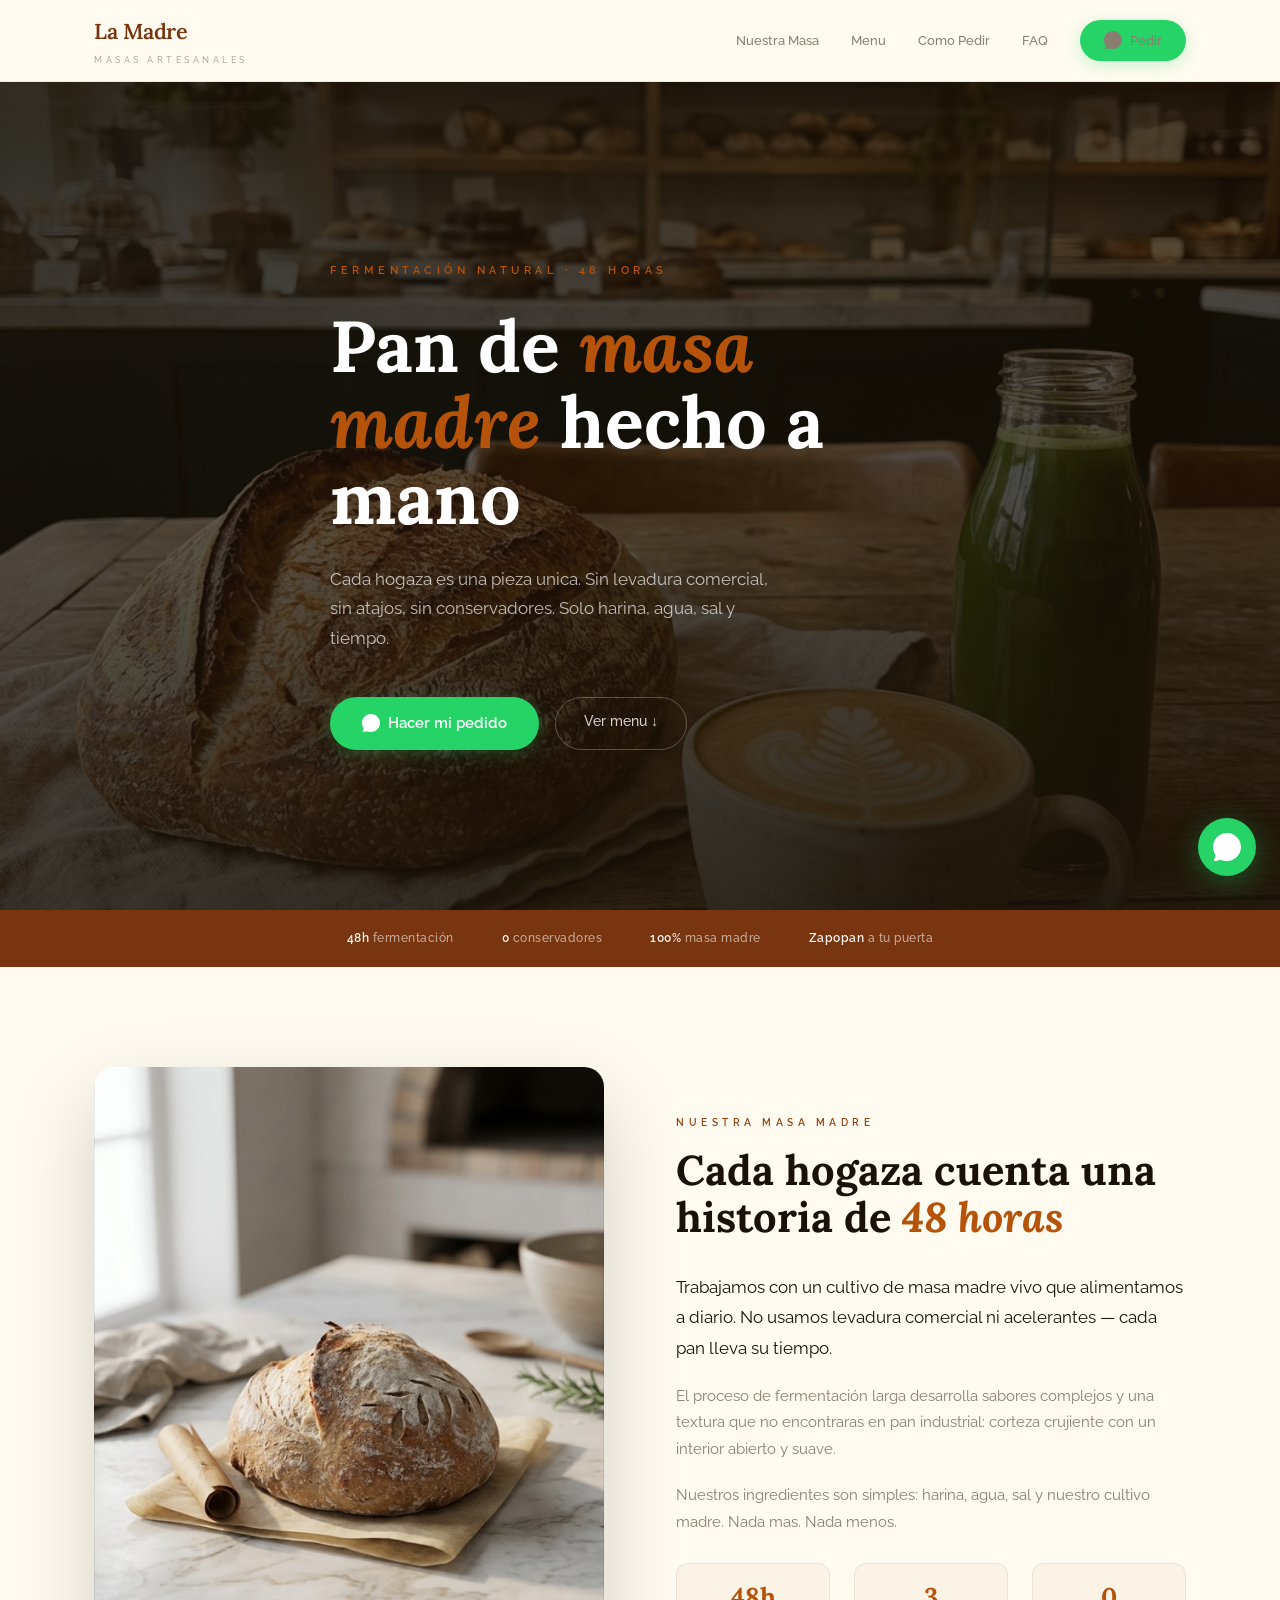
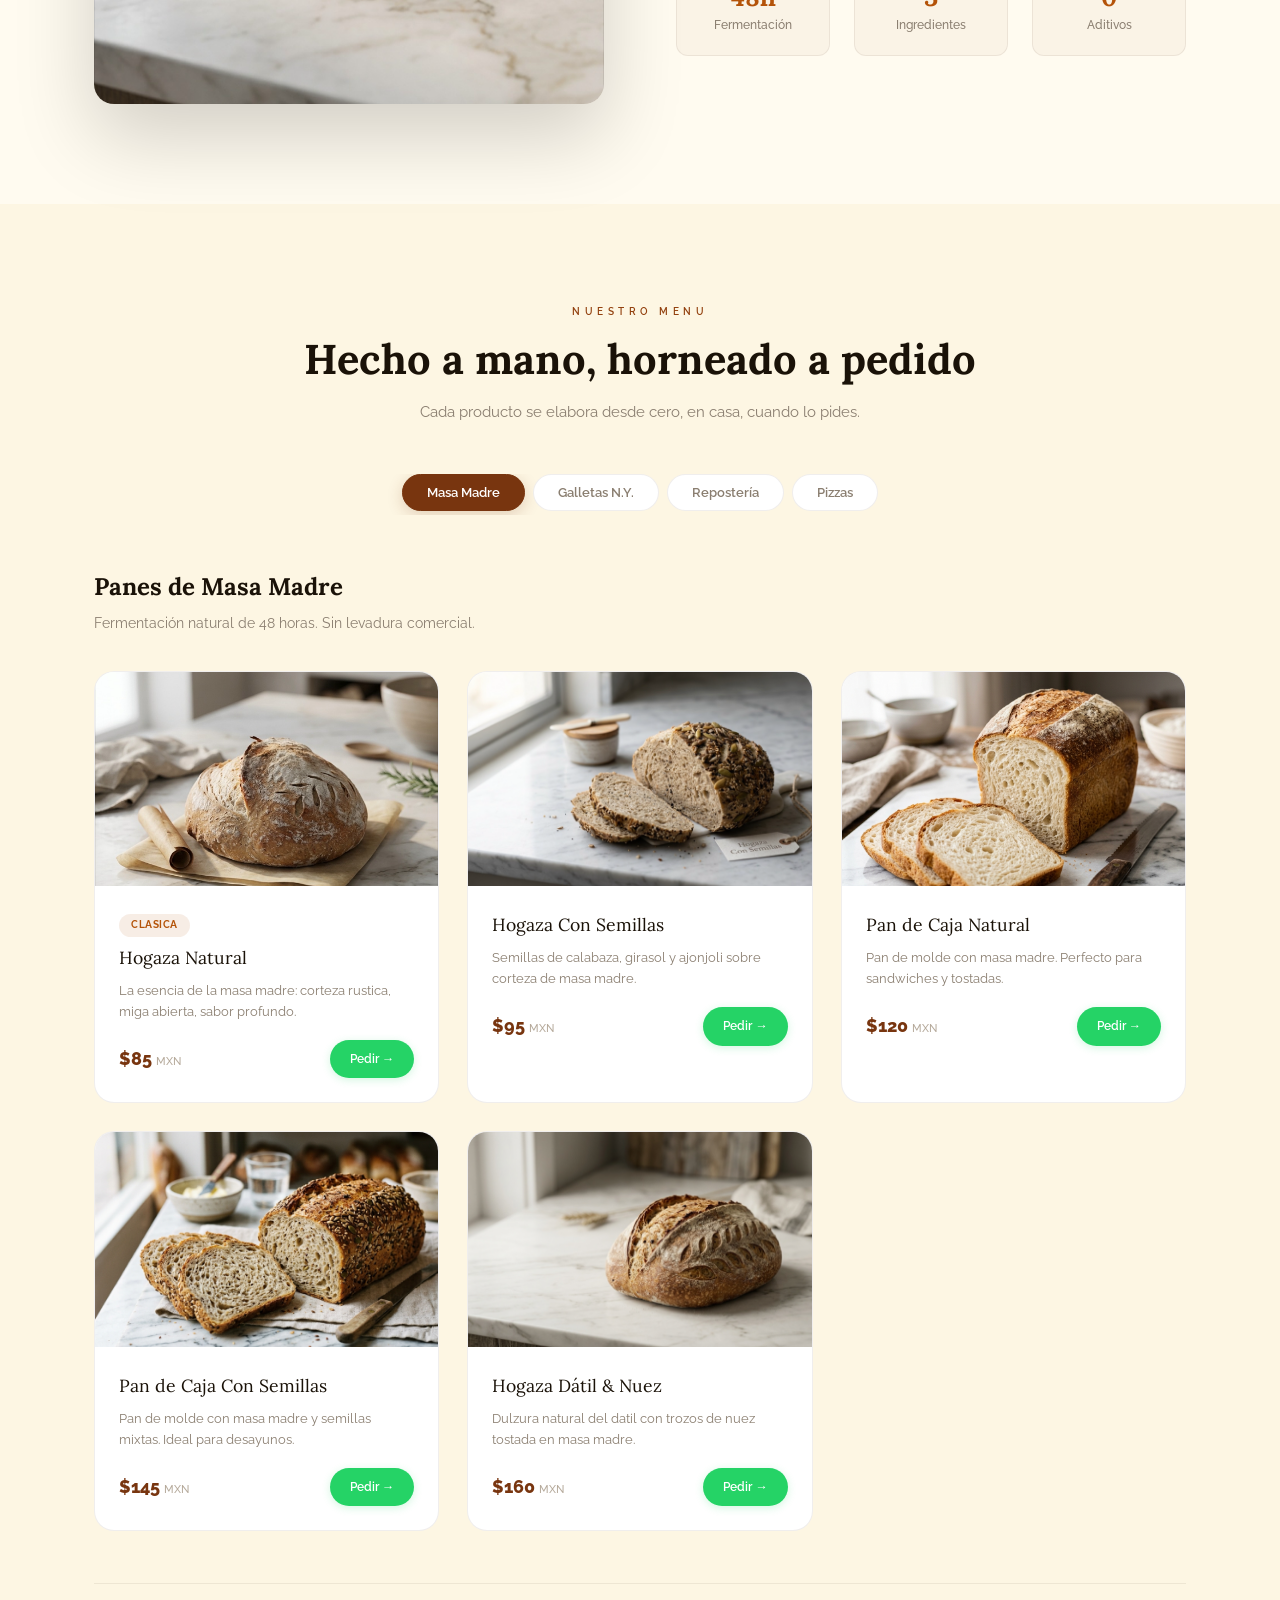
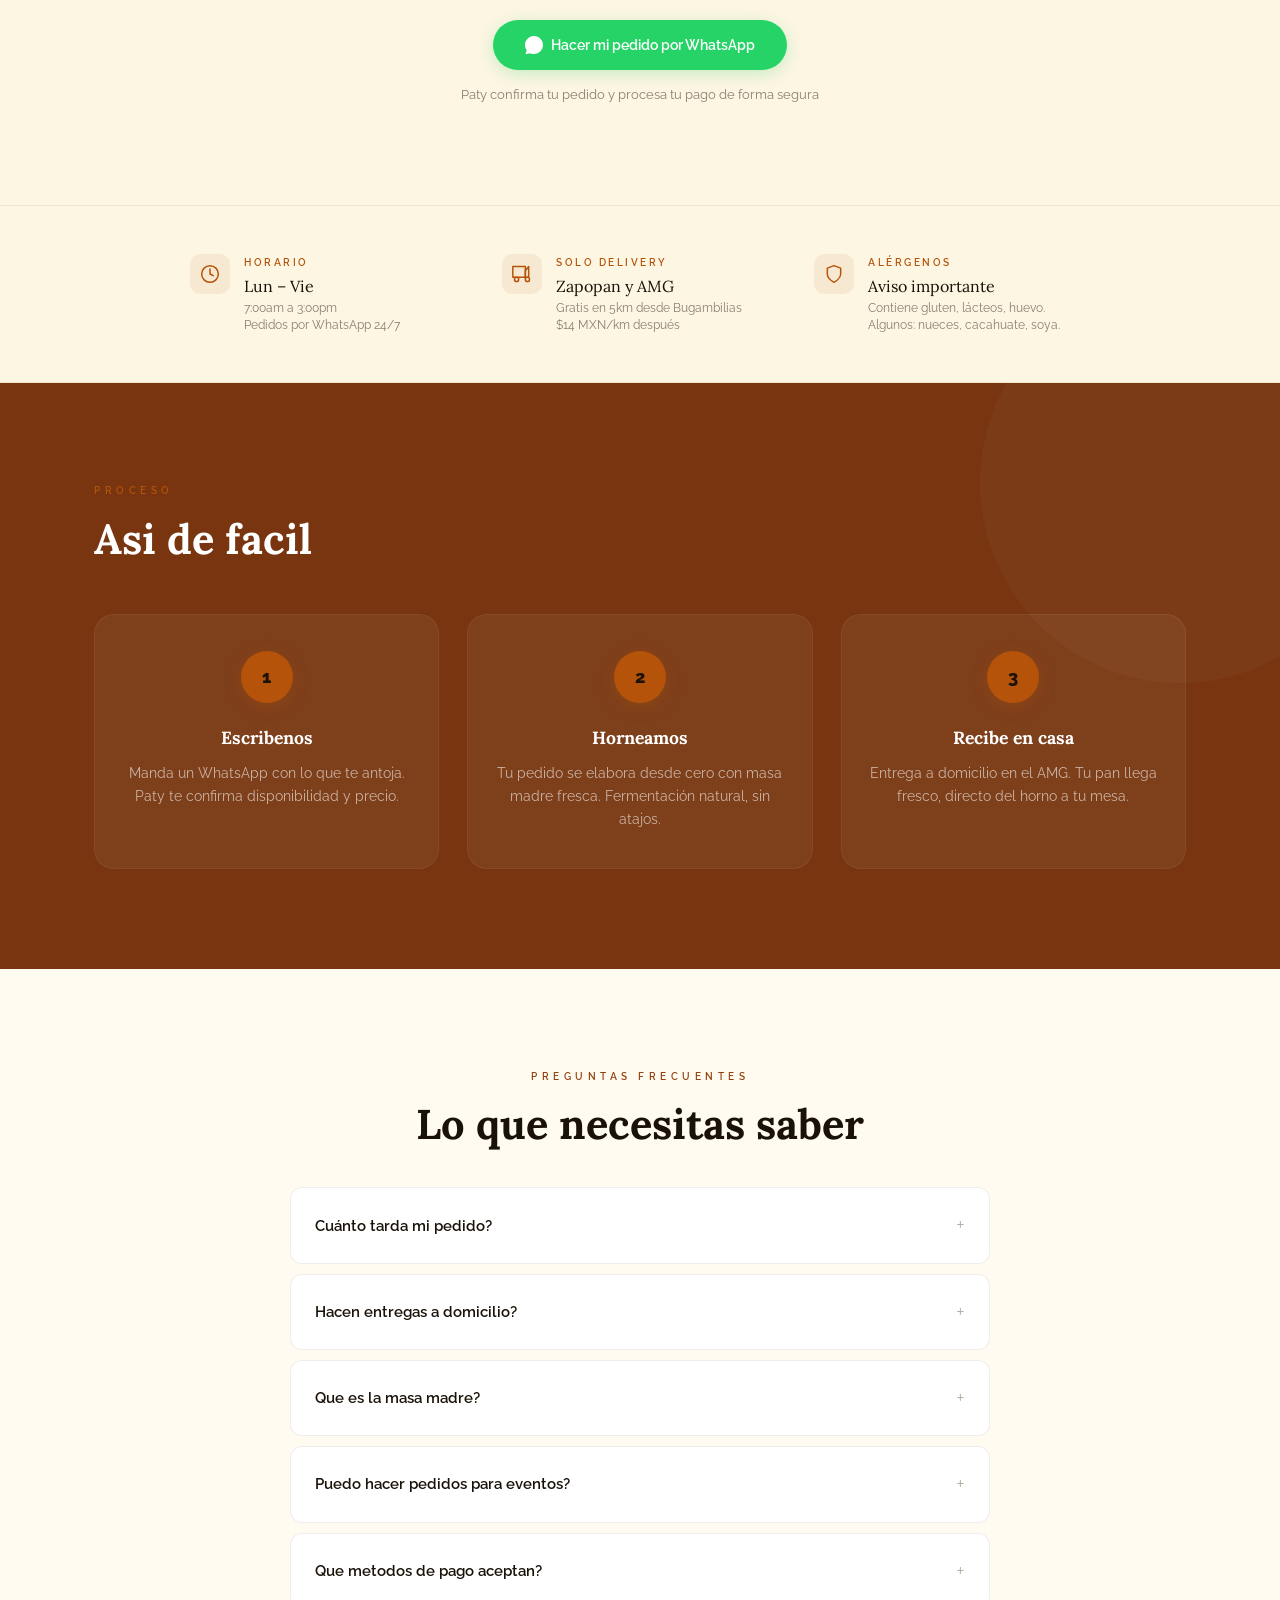
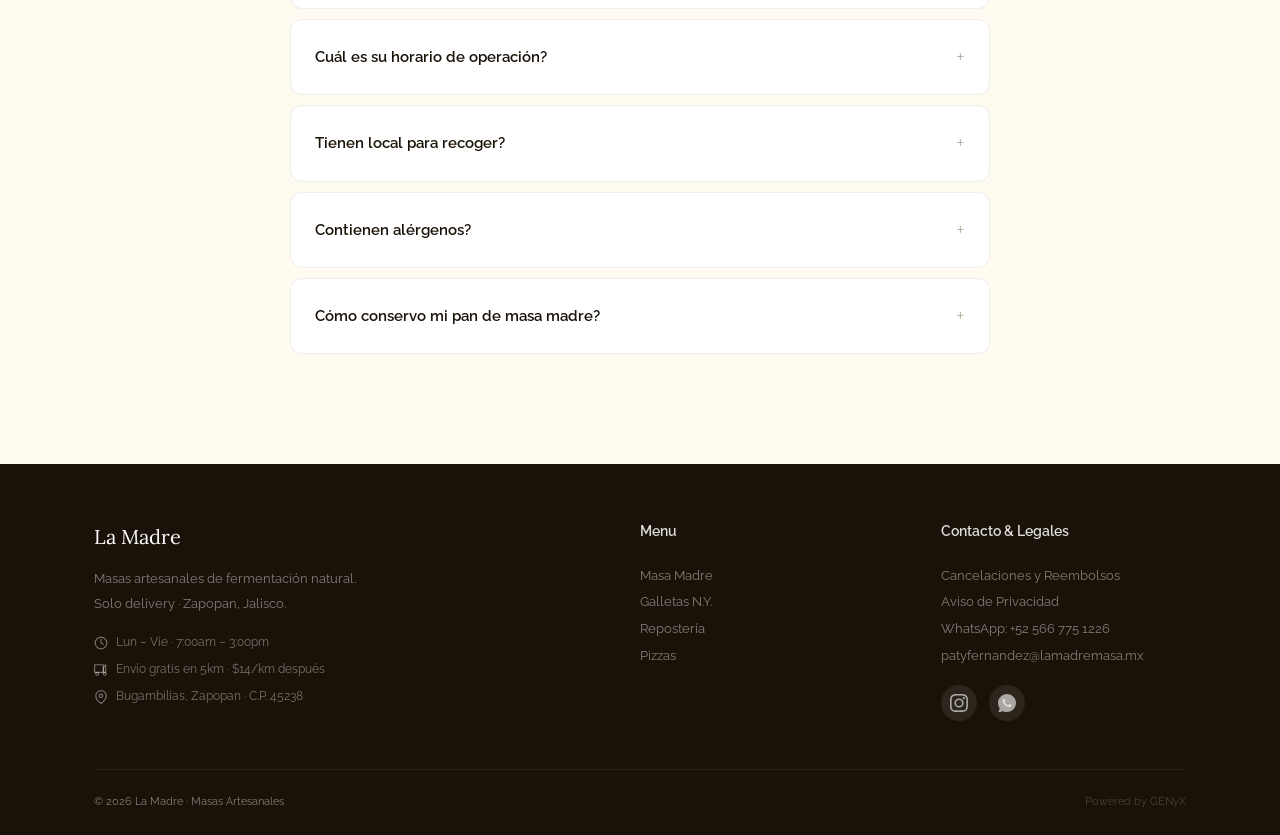
==== commit 0f360276: "feat(legal): actualizar punto 3 de cancelaciones y enlazar en pie de pagina (#Ronda07)" ====
--- a/index.html
+++ b/index.html
@@ -470,7 +470,7 @@
       </div>
     </div>
     <div><h4>Menu</h4><a href="#menu">Masa Madre</a><br><a href="#menu">Galletas N.Y.</a><br><a href="#menu">Repostería</a><br><a href="#menu">Pizzas</a></div>
-    <div><h4>Contacto</h4><a href="https://wa.me/525667751226" target="_blank" rel="noopener">WhatsApp: +52 566 775 1226</a><br><a href="mailto:patyfernandez@lamadremasa.mx">patyfernandez@lamadremasa.mx</a><div style="display:flex;gap:12px;margin-top:16px"><a href="https://www.instagram.com/lamadremasas" target="_blank" rel="noopener" aria-label="Instagram" style="width:36px;height:36px;border-radius:50%;background:rgba(255,255,255,0.08);display:flex;align-items:center;justify-content:center;transition:all 0.2s"><svg width="18" height="18" viewBox="0 0 24 24" fill="currentColor" style="color:rgba(255,255,255,0.6)"><path d="M12 2.163c3.204 0 3.584.012 4.85.07 3.252.148 4.771 1.691 4.919 4.919.058 1.265.069 1.645.069 4.849 0 3.205-.012 3.584-.069 4.849-.149 3.225-1.664 4.771-4.919 4.919-1.266.058-1.644.07-4.85.07-3.204 0-3.584-.012-4.849-.07-3.26-.149-4.771-1.699-4.919-4.92-.058-1.265-.07-1.644-.07-4.849 0-3.204.013-3.583.07-4.849.149-3.227 1.664-4.771 4.919-4.919 1.266-.057 1.645-.069 4.849-.069zM12 0C8.741 0 8.333.014 7.053.072 2.695.272.273 2.69.073 7.052.014 8.333 0 8.741 0 12c0 3.259.014 3.668.072 4.948.2 4.358 2.618 6.78 6.98 6.98C8.333 23.986 8.741 24 12 24c3.259 0 3.668-.014 4.948-.072 4.354-.2 6.782-2.618 6.979-6.98.059-1.28.073-1.689.073-4.948 0-3.259-.014-3.667-.072-4.947-.196-4.354-2.617-6.78-6.979-6.98C15.668.014 15.259 0 12 0zm0 5.838a6.162 6.162 0 100 12.324 6.162 6.162 0 000-12.324zM12 16a4 4 0 110-8 4 4 0 010 8zm6.406-11.845a1.44 1.44 0 100 2.881 1.44 1.44 0 000-2.881z"/></svg></a><a href="https://wa.me/525667751226" target="_blank" rel="noopener" aria-label="WhatsApp" style="width:36px;height:36px;border-radius:50%;background:rgba(255,255,255,0.08);display:flex;align-items:center;justify-content:center;transition:all 0.2s"><svg width="18" height="18" viewBox="0 0 24 24" fill="currentColor" style="color:rgba(255,255,255,0.6)"><path d="M17.472 14.382c-.297-.149-1.758-.867-2.03-.967-.273-.099-.471-.148-.67.15-.197.297-.767.966-.94 1.164-.173.199-.347.223-.644.075-.297-.15-1.255-.463-2.39-1.475-.883-.788-1.48-1.761-1.653-2.059-.173-.297-.018-.458.13-.606.134-.133.298-.347.446-.52.149-.174.198-.298.298-.497.099-.198.05-.371-.025-.52-.075-.149-.669-1.612-.916-2.207-.242-.579-.487-.5-.669-.51-.173-.008-.371-.01-.57-.01-.198 0-.52.074-.792.372-.272.297-1.04 1.016-1.04 2.479 0 1.462 1.065 2.875 1.213 3.074.149.198 2.096 3.2 5.077 4.487.709.306 1.262.489 1.694.625.712.227 1.36.195 1.871.118.571-.085 1.758-.719 2.006-1.413.248-.694.248-1.289.173-1.413-.074-.124-.272-.198-.57-.347z"/><path d="M12 0C5.373 0 0 5.373 0 12c0 2.625.846 5.059 2.284 7.034L.789 23.492a.75.75 0 00.917.918l4.458-1.495A11.945 11.945 0 0012 24c6.627 0 12-5.373 12-12S18.627 0 12 0z"/></svg></a></div></div>
+    <div><h4>Contacto & Legales</h4><a href="cancelaciones.html">Cancelaciones y Reembolsos</a><br><a href="privacy.html">Aviso de Privacidad</a><br><a href="https://wa.me/525667751226" target="_blank" rel="noopener">WhatsApp: +52 566 775 1226</a><br><a href="mailto:patyfernandez@lamadremasa.mx">patyfernandez@lamadremasa.mx</a><div style="display:flex;gap:12px;margin-top:16px"><a href="https://www.instagram.com/lamadremasas" target="_blank" rel="noopener" aria-label="Instagram" style="width:36px;height:36px;border-radius:50%;background:rgba(255,255,255,0.08);display:flex;align-items:center;justify-content:center;transition:all 0.2s"><svg width="18" height="18" viewBox="0 0 24 24" fill="currentColor" style="color:rgba(255,255,255,0.6)"><path d="M12 2.163c3.204 0 3.584.012 4.85.07 3.252.148 4.771 1.691 4.919 4.919.058 1.265.069 1.645.069 4.849 0 3.205-.012 3.584-.069 4.849-.149 3.225-1.664 4.771-4.919 4.919-1.266.058-1.644.07-4.85.07-3.204 0-3.584-.012-4.849-.07-3.26-.149-4.771-1.699-4.919-4.92-.058-1.265-.07-1.644-.07-4.849 0-3.204.013-3.583.07-4.849.149-3.227 1.664-4.771 4.919-4.919 1.266-.057 1.645-.069 4.849-.069zM12 0C8.741 0 8.333.014 7.053.072 2.695.272.273 2.69.073 7.052.014 8.333 0 8.741 0 12c0 3.259.014 3.668.072 4.948.2 4.358 2.618 6.78 6.98 6.98C8.333 23.986 8.741 24 12 24c3.259 0 3.668-.014 4.948-.072 4.354-.2 6.782-2.618 6.979-6.98.059-1.28.073-1.689.073-4.948 0-3.259-.014-3.667-.072-4.947-.196-4.354-2.617-6.78-6.979-6.98C15.668.014 15.259 0 12 0zm0 5.838a6.162 6.162 0 100 12.324 6.162 6.162 0 000-12.324zM12 16a4 4 0 110-8 4 4 0 010 8zm6.406-11.845a1.44 1.44 0 100 2.881 1.44 1.44 0 000-2.881z"/></svg></a><a href="https://wa.me/525667751226" target="_blank" rel="noopener" aria-label="WhatsApp" style="width:36px;height:36px;border-radius:50%;background:rgba(255,255,255,0.08);display:flex;align-items:center;justify-content:center;transition:all 0.2s"><svg width="18" height="18" viewBox="0 0 24 24" fill="currentColor" style="color:rgba(255,255,255,0.6)"><path d="M17.472 14.382c-.297-.149-1.758-.867-2.03-.967-.273-.099-.471-.148-.67.15-.197.297-.767.966-.94 1.164-.173.199-.347.223-.644.075-.297-.15-1.255-.463-2.39-1.475-.883-.788-1.48-1.761-1.653-2.059-.173-.297-.018-.458.13-.606.134-.133.298-.347.446-.52.149-.174.198-.298.298-.497.099-.198.05-.371-.025-.52-.075-.149-.669-1.612-.916-2.207-.242-.579-.487-.5-.669-.51-.173-.008-.371-.01-.57-.01-.198 0-.52.074-.792.372-.272.297-1.04 1.016-1.04 2.479 0 1.462 1.065 2.875 1.213 3.074.149.198 2.096 3.2 5.077 4.487.709.306 1.262.489 1.694.625.712.227 1.36.195 1.871.118.571-.085 1.758-.719 2.006-1.413.248-.694.248-1.289.173-1.413-.074-.124-.272-.198-.57-.347z"/><path d="M12 0C5.373 0 0 5.373 0 12c0 2.625.846 5.059 2.284 7.034L.789 23.492a.75.75 0 00.917.918l4.458-1.495A11.945 11.945 0 0012 24c6.627 0 12-5.373 12-12S18.627 0 12 0z"/></svg></a></div></div>
   </div>
   <div class="footer-bottom"><span>&copy; 2026 La Madre &middot; Masas Artesanales</span><span style="color:rgba(255,255,255,0.2)">Powered by GENyX</span></div>
 </div></footer>
